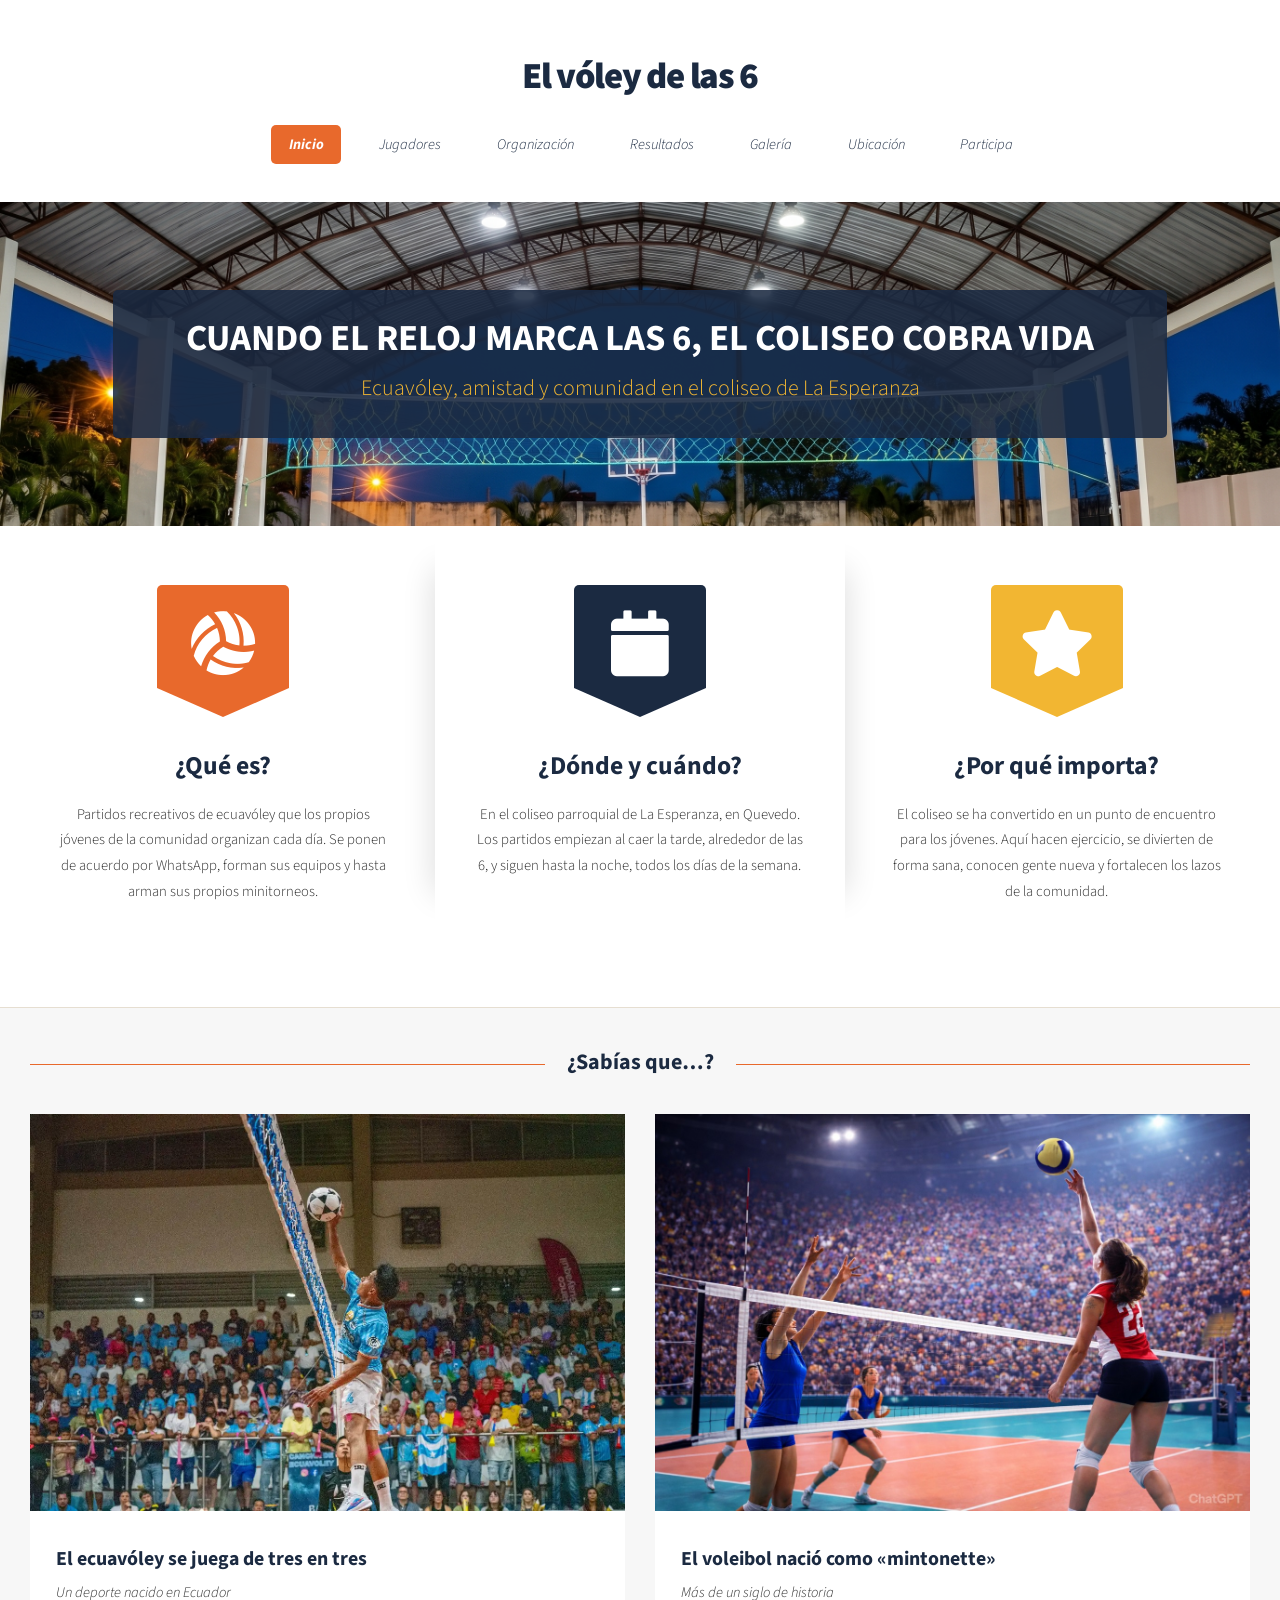
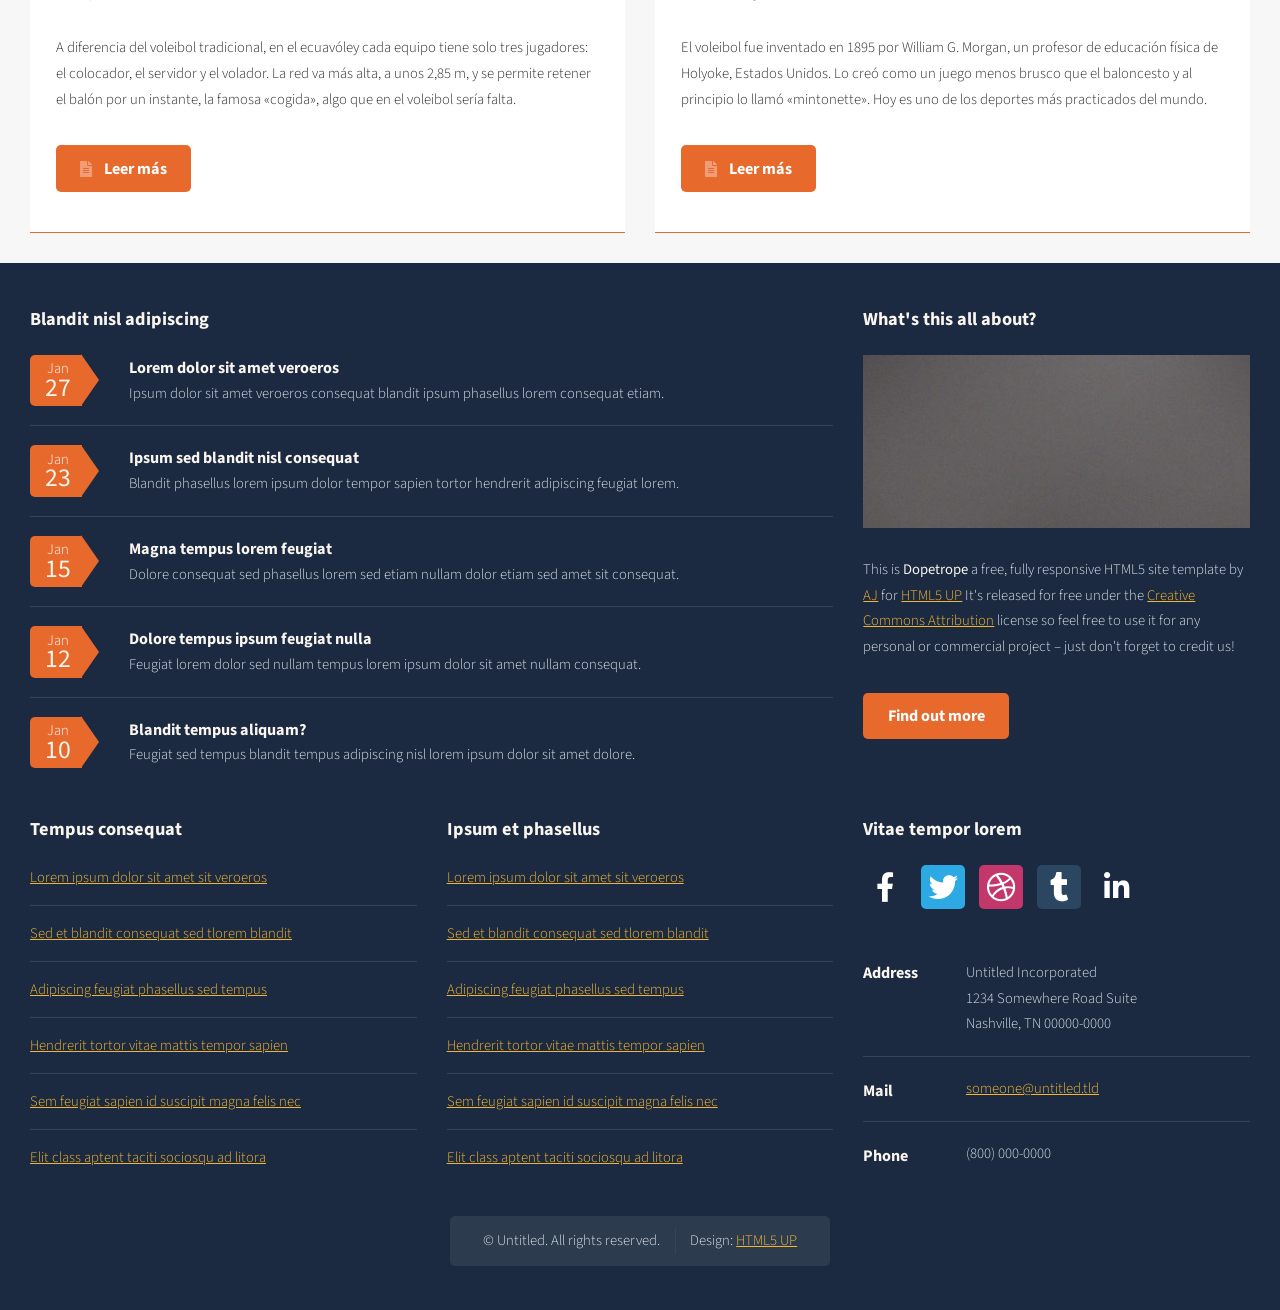
==== index.html @ 0b0a6ca7 "Se creó la sección de organización. Se modificó el estilo css para adaptar los nuevos contenedores u" ====
<!DOCTYPE HTML>
<!--
	Dopetrope by HTML5 UP
	html5up.net | @ajlkn
	Free for personal and commercial use under the CCA 3.0 license (html5up.net/license)
-->
<html lang="es">
	<head>
		<title>Landing Page: El vóley de las 6</title>
		<meta charset="utf-8" />
		<meta name="viewport" content="width=device-width, initial-scale=1, user-scalable=no" />
		<link rel="stylesheet" href="assets/css/main.css" />
	</head>
	<body class="homepage is-preload">
		<div id="page-wrapper">

			<!-- Header -->
				<section id="header">

					<!-- Logo -->
						<h1><a href="index.html">El vóley de las 6</a></h1>

					<!-- Nav -->
						<nav id="nav">
							<ul>
								<li class="current"><a href="index.html">Inicio</a></li>
								<li><a href="jugadores-page.html">Jugadores</a></li>
								<li><a href="organizacion-page.html">Organización</a></li>
								<li><a href="#">Resultados</a></li>
								<li><a href="#">Galería</a></li>
								<li><a href="#">Ubicación</a></li>
								<li><a href="#">Participa</a></li>

							</ul>
						</nav>

					<!-- Banner -->
						<section id="banner">
							<header>
								<h2>CUANDO EL RELOJ MARCA LAS 6, EL COLISEO COBRA VIDA</h2>
								<p>Ecuavóley, amistad y comunidad en el coliseo de La Esperanza</p>
							</header>
						</section>

					<!-- Intro -->
						<section id="intro" class="container">
							<div class="row">
								<div class="col-4 col-12-medium">
									<section class="first">
										<i class="icon solid featured fa-volleyball-ball"></i>
										<header>
											<h2>¿Qué es?</h2>
										</header>
										<p>Partidos recreativos de ecuavóley que los propios jóvenes de la comunidad organizan cada día. Se ponen de acuerdo por WhatsApp, forman sus equipos y hasta arman sus propios minitorneos.</p>
									</section>
								</div>
								<div class="col-4 col-12-medium">
									<section class="middle">
										<i class="icon solid featured alt fa-calendar"></i>
										<header>
											<h2>¿Dónde y cuándo?</h2>
										</header>
										<p>En el coliseo parroquial de La Esperanza, en Quevedo. Los partidos empiezan al caer la tarde, alrededor de las 6, y siguen hasta la noche, todos los días de la semana.</p>
									</section>
								</div>
								<div class="col-4 col-12-medium">
									<section class="last">
										<i class="icon solid featured alt2 fa-star"></i>
										<header>
											<h2>¿Por qué importa?</h2>
										</header>
										<p>El coliseo se ha convertido en un punto de encuentro para los jóvenes. Aquí hacen ejercicio, se divierten de forma sana, conocen gente nueva y fortalecen los lazos de la comunidad.</p>
									</section>
								</div>
							</div>
						</section>

				</section>

			<!-- Main -->
				<section id="main">
					<div class="container">
						<div class="row">
							<div class="col-12">

								<!-- Sabías que -->
									<section id="sabias-que">
										<header class="major">
											<h2>¿Sabías que…?</h2>
										</header>
										<div class="row">
											<div class="col-6 col-12-small">
												<section class="box">
													<span class="image featured"><img src="images/ecuavoley1.jpg" alt="Partido de ecuavóley" /></span>
													<header>
														<h3>El ecuavóley se juega de tres en tres</h3>
														<p>Un deporte nacido en Ecuador</p>
													</header>
													<p>A diferencia del voleibol tradicional, en el ecuavóley cada equipo tiene solo tres jugadores: el colocador, el servidor y el volador. La red va más alta, a unos 2,85 m, y se permite retener el balón por un instante, la famosa «cogida», algo que en el voleibol sería falta.</p>
													<footer>
														<ul class="actions">
															<li><a href="https://es.wikipedia.org/wiki/Ecuavóley" class="button icon solid fa-file-alt" target="_blank" rel="noopener">Leer más</a></li>
														</ul>
													</footer>
												</section>
											</div>
											<div class="col-6 col-12-small">
												<section class="box">
													<span class="image featured"><img src="images/voley1.jpg" alt="Partido de voleibol" /></span>
													<header>
														<h3>El voleibol nació como «mintonette»</h3>
														<p>Más de un siglo de historia</p>
													</header>
													<p>El voleibol fue inventado en 1895 por William G. Morgan, un profesor de educación física de Holyoke, Estados Unidos. Lo creó como un juego menos brusco que el baloncesto y al principio lo llamó «mintonette». Hoy es uno de los deportes más practicados del mundo.</p>
													  
													<footer>
														<ul class="actions">
															<li><a href="https://es.wikipedia.org/wiki/Voleibol" class="button icon solid fa-file-alt" target="_blank" rel="noopener">Leer más</a></li>
														</ul>
													</footer>
												</section>
											</div>
										</div>
									</section>

							</div>
						</div>
					</div>
				</section>

			<!-- Footer -->
				<section id="footer">
					<div class="container">
						<div class="row">
							<div class="col-8 col-12-medium">
								<section>
									<header>
										<h2>Blandit nisl adipiscing</h2>
									</header>
									<ul class="dates">
										<li>
											<span class="date">Jan <strong>27</strong></span>
											<h3><a href="#">Lorem dolor sit amet veroeros</a></h3>
											<p>Ipsum dolor sit amet veroeros consequat blandit ipsum phasellus lorem consequat etiam.</p>
										</li>
										<li>
											<span class="date">Jan <strong>23</strong></span>
											<h3><a href="#">Ipsum sed blandit nisl consequat</a></h3>
											<p>Blandit phasellus lorem ipsum dolor tempor sapien tortor hendrerit adipiscing feugiat lorem.</p>
										</li>
										<li>
											<span class="date">Jan <strong>15</strong></span>
											<h3><a href="#">Magna tempus lorem feugiat</a></h3>
											<p>Dolore consequat sed phasellus lorem sed etiam nullam dolor etiam sed amet sit consequat.</p>
										</li>
										<li>
											<span class="date">Jan <strong>12</strong></span>
											<h3><a href="#">Dolore tempus ipsum feugiat nulla</a></h3>
											<p>Feugiat lorem dolor sed nullam tempus lorem ipsum dolor sit amet nullam consequat.</p>
										</li>
										<li>
											<span class="date">Jan <strong>10</strong></span>
											<h3><a href="#">Blandit tempus aliquam?</a></h3>
											<p>Feugiat sed tempus blandit tempus adipiscing nisl lorem ipsum dolor sit amet dolore.</p>
										</li>
									</ul>
								</section>
							</div>
							<div class="col-4 col-12-medium">
								<section>
									<header>
										<h2>What's this all about?</h2>
									</header>
									<a href="#" class="image featured"><img src="images/pic10.jpg" alt="" /></a>
									<p>
										This is <strong>Dopetrope</strong> a free, fully responsive HTML5 site template by
										<a href="http://twitter.com/ajlkn">AJ</a> for <a href="http://html5up.net/">HTML5 UP</a> It's released for free under
										the <a href="http://html5up.net/license/">Creative Commons Attribution</a> license so feel free to use it for any personal or commercial project &ndash; just don't forget to credit us!
									</p>
									<footer>
										<ul class="actions">
											<li><a href="#" class="button">Find out more</a></li>
										</ul>
									</footer>
								</section>
							</div>
							<div class="col-4 col-6-medium col-12-small">
								<section>
									<header>
										<h2>Tempus consequat</h2>
									</header>
									<ul class="divided">
										<li><a href="#">Lorem ipsum dolor sit amet sit veroeros</a></li>
										<li><a href="#">Sed et blandit consequat sed tlorem blandit</a></li>
										<li><a href="#">Adipiscing feugiat phasellus sed tempus</a></li>
										<li><a href="#">Hendrerit tortor vitae mattis tempor sapien</a></li>
										<li><a href="#">Sem feugiat sapien id suscipit magna felis nec</a></li>
										<li><a href="#">Elit class aptent taciti sociosqu ad litora</a></li>
									</ul>
								</section>
							</div>
							<div class="col-4 col-6-medium col-12-small">
								<section>
									<header>
										<h2>Ipsum et phasellus</h2>
									</header>
									<ul class="divided">
										<li><a href="#">Lorem ipsum dolor sit amet sit veroeros</a></li>
										<li><a href="#">Sed et blandit consequat sed tlorem blandit</a></li>
										<li><a href="#">Adipiscing feugiat phasellus sed tempus</a></li>
										<li><a href="#">Hendrerit tortor vitae mattis tempor sapien</a></li>
										<li><a href="#">Sem feugiat sapien id suscipit magna felis nec</a></li>
										<li><a href="#">Elit class aptent taciti sociosqu ad litora</a></li>
									</ul>
								</section>
							</div>
							<div class="col-4 col-12-medium">
								<section>
									<header>
										<h2>Vitae tempor lorem</h2>
									</header>
									<ul class="social">
										<li><a class="icon brands fa-facebook-f" href="#"><span class="label">Facebook</span></a></li>
										<li><a class="icon brands fa-twitter" href="#"><span class="label">Twitter</span></a></li>
										<li><a class="icon brands fa-dribbble" href="#"><span class="label">Dribbble</span></a></li>
										<li><a class="icon brands fa-tumblr" href="#"><span class="label">Tumblr</span></a></li>
										<li><a class="icon brands fa-linkedin-in" href="#"><span class="label">LinkedIn</span></a></li>
									</ul>
									<ul class="contact">
										<li>
											<h3>Address</h3>
											<p>
												Untitled Incorporated<br />
												1234 Somewhere Road Suite<br />
												Nashville, TN 00000-0000
											</p>
										</li>
										<li>
											<h3>Mail</h3>
											<p><a href="#">someone@untitled.tld</a></p>
										</li>
										<li>
											<h3>Phone</h3>
											<p>(800) 000-0000</p>
										</li>
									</ul>
								</section>
							</div>
							<div class="col-12">

								<!-- Copyright -->
									<div id="copyright">
										<ul class="links">
											<li>&copy; Untitled. All rights reserved.</li><li>Design: <a href="http://html5up.net">HTML5 UP</a></li>
										</ul>
									</div>

							</div>
						</div>
					</div>
				</section>

		</div>

		<!-- Scripts -->
			<script src="assets/js/jquery.min.js"></script>
			<script src="assets/js/jquery.dropotron.min.js"></script>
			<script src="assets/js/browser.min.js"></script>
			<script src="assets/js/breakpoints.min.js"></script>
			<script src="assets/js/util.js"></script>
			<script src="assets/js/main.js"></script>

	</body>
</html>
---- assets/css/main.css ----
@import url("fontawesome-all.min.css");
@import url("https://fonts.googleapis.com/css?family=Source+Sans+Pro:300,400,700,900,300italic");

/*
	Dopetrope by HTML5 UP
	html5up.net | @ajlkn
	Free for personal and commercial use under the CCA 3.0 license (html5up.net/license)
*/

html, body, div, span, applet, object,
iframe, h1, h2, h3, h4, h5, h6, p, blockquote,
pre, a, abbr, acronym, address, big, cite,
code, del, dfn, em, img, ins, kbd, q, s, samp,
small, strike, strong, sub, sup, tt, var, b,
u, i, center, dl, dt, dd, ol, ul, li, fieldset,
form, label, legend, table, caption, tbody,
tfoot, thead, tr, th, td, article, aside,
canvas, details, embed, figure, figcaption,
footer, header, hgroup, menu, nav, output, ruby,
section, summary, time, mark, audio, video {
	margin: 0;
	padding: 0;
	border: 0;
	font-size: 100%;
	font: inherit;
	vertical-align: baseline;}

article, aside, details, figcaption, figure,
footer, header, hgroup, menu, nav, section {
	display: block;}

body {
	line-height: 1;
}

ol, ul {
	list-style: none;
}

blockquote, q {
	quotes: none;
}

	blockquote:before, blockquote:after, q:before, q:after {
		content: '';
		content: none;
	}

table {
	border-collapse: collapse;
	border-spacing: 0;
}

body {
	-webkit-text-size-adjust: none;
}

mark {
	background-color: transparent;
	color: inherit;
}

input::-moz-focus-inner {
	border: 0;
	padding: 0;
}

input, select, textarea {
	-moz-appearance: none;
	-webkit-appearance: none;
	-ms-appearance: none;
	appearance: none;
}

/* Basic */

	html {
		box-sizing: border-box;
	}

	*, *:before, *:after {
		box-sizing: inherit;
	}

	body {
		background: #1B2A41;
		background-image: url("images/bg02.png");
	}

		body.is-preload *, body.is-preload *:before, body.is-preload *:after {
			-moz-animation: none !important;
			-webkit-animation: none !important;
			-ms-animation: none !important;
			animation: none !important;
			-moz-transition: none !important;
			-webkit-transition: none !important;
			-ms-transition: none !important;
			transition: none !important;
		}

	body, input, textarea, select {
		font-family: 'Source Sans Pro';
		font-weight: 300;
		color: #2E2E2E;
		font-size: 14pt;
		line-height: 1.75em;
	}

	strong, b {
		color: #1B2A41;
		font-weight: 400;
	}

	i, em {
		font-style: italic;
	}

	sub {
		position: relative;
		top: 0.5em;
		font-size: 0.8em;
	}

	sup {
		position: relative;
		top: -0.5em;
		font-size: 0.8em;
	}

	blockquote {
		border-left: solid 0.75em #F2B632;
		padding: 1em 0 1em 1.5em;
		font-style: italic;
	}

	h1, h2, h3, h4, h5, h6 {
		color: #1B2A41;
		font-weight: 700;
	}

	h1 a, h2 a, h3 a, h4 a, h5 a, h6 a {
		color: inherit;
		text-decoration: none;
	}

	h2 {
		font-size: 1.5em;
	}

	h3 {
		font-size: 1.35em;
	}

	a {
		color: #E8692C;
		text-decoration: underline;
	}

		a:hover {
			text-decoration: none;
		}

	br.clear {
		clear: both;
	}

	hr {
		border: 0;
		border-top: solid 1px #E6DED1;
		height: 1px;
		margin: 2em 0 2em 0;
	}

	p, ul, ol, dl, table {
		margin-bottom: 2em;
	}

/* Container */

	.container {
		margin: 0 auto;
		max-width: 100%;
		width: 70em;
	}

		@media screen and (max-width: 1680px) {

			.container {
				width: 70em;
			}

		}

		@media screen and (max-width: 1280px) {

			.container {
				width: calc(100% - 60px);
			}

		}

		@media screen and (max-width: 980px) {

			.container {
				width: calc(100% - 80px);
			}

		}

		@media screen and (max-width: 736px) {

			.container {
				width: calc(100% - 40px);
			}

		}

/* Row */

	.row {
		display: flex;
		flex-wrap: wrap;
		box-sizing: border-box;
		align-items: stretch;
	}

		.row > * {
			box-sizing: border-box;
		}

		.row.gtr-uniform > * > :last-child {
			margin-bottom: 0;
		}

		.row.aln-left {
			justify-content: flex-start;
		}

		.row.aln-center {
			justify-content: center;
		}

		.row.aln-right {
			justify-content: flex-end;
		}

		.row.aln-top {
			align-items: flex-start;
		}

		.row.aln-middle {
			align-items: center;
		}

		.row.aln-bottom {
			align-items: flex-end;
		}

		.row > .imp {
			order: -1;
		}

		.row > .col-1 {
			width: 8.33333%;
		}

		.row > .off-1 {
			margin-left: 8.33333%;
		}

		.row > .col-2 {
			width: 16.66667%;
		}

		.row > .off-2 {
			margin-left: 16.66667%;
		}

		.row > .col-3 {
			width: 25%;
		}

		.row > .off-3 {
			margin-left: 25%;
		}

		.row > .col-4 {
			width: 33.33333%;
		}

		.row > .off-4 {
			margin-left: 33.33333%;
		}

		.row > .col-5 {
			width: 41.66667%;
		}

		.row > .off-5 {
			margin-left: 41.66667%;
		}

		.row > .col-6 {
			width: 50%;
		}

		.row > .off-6 {
			margin-left: 50%;
		}

		.row > .col-7 {
			width: 58.33333%;
		}

		.row > .off-7 {
			margin-left: 58.33333%;
		}

		.row > .col-8 {
			width: 66.66667%;
		}

		.row > .off-8 {
			margin-left: 66.66667%;
		}

		.row > .col-9 {
			width: 75%;
		}

		.row > .off-9 {
			margin-left: 75%;
		}

		.row > .col-10 {
			width: 83.33333%;
		}

		.row > .off-10 {
			margin-left: 83.33333%;
		}

		.row > .col-11 {
			width: 91.66667%;
		}

		.row > .off-11 {
			margin-left: 91.66667%;
		}

		.row > .col-12 {
			width: 100%;
		}

		.row > .off-12 {
			margin-left: 100%;
		}

		.row.gtr-0 {
			margin-top: 0px;
			margin-left: 0px;
		}

			.row.gtr-0 > * {
				padding: 0px 0 0 0px;
			}

			.row.gtr-0.gtr-uniform {
				margin-top: 0px;
			}

				.row.gtr-0.gtr-uniform > * {
					padding-top: 0px;
				}

		.row.gtr-25 {
			margin-top: -12.5px;
			margin-left: -12.5px;
		}

			.row.gtr-25 > * {
				padding: 12.5px 0 0 12.5px;
			}

			.row.gtr-25.gtr-uniform {
				margin-top: -12.5px;
			}

				.row.gtr-25.gtr-uniform > * {
					padding-top: 12.5px;
				}

		.row.gtr-50 {
			margin-top: -25px;
			margin-left: -25px;
		}

			.row.gtr-50 > * {
				padding: 25px 0 0 25px;
			}

			.row.gtr-50.gtr-uniform {
				margin-top: -25px;
			}

				.row.gtr-50.gtr-uniform > * {
					padding-top: 25px;
				}

		.row {
			margin-top: -50px;
			margin-left: -50px;
		}

			.row > * {
				padding: 50px 0 0 50px;
			}

			.row.gtr-uniform {
				margin-top: -50px;
			}

				.row.gtr-uniform > * {
					padding-top: 50px;
				}

		.row.gtr-150 {
			margin-top: -75px;
			margin-left: -75px;
		}

			.row.gtr-150 > * {
				padding: 75px 0 0 75px;
			}

			.row.gtr-150.gtr-uniform {
				margin-top: -75px;
			}

				.row.gtr-150.gtr-uniform > * {
					padding-top: 75px;
				}

		.row.gtr-200 {
			margin-top: -100px;
			margin-left: -100px;
		}

			.row.gtr-200 > * {
				padding: 100px 0 0 100px;
			}

			.row.gtr-200.gtr-uniform {
				margin-top: -100px;
			}

				.row.gtr-200.gtr-uniform > * {
					padding-top: 100px;
				}

		@media screen and (max-width: 1680px) {

			.row {
				display: flex;
				flex-wrap: wrap;
				box-sizing: border-box;
				align-items: stretch;
			}

				.row > * {
					box-sizing: border-box;
				}

				.row.gtr-uniform > * > :last-child {
					margin-bottom: 0;
				}

				.row.aln-left {
					justify-content: flex-start;
				}

				.row.aln-center {
					justify-content: center;
				}

				.row.aln-right {
					justify-content: flex-end;
				}

				.row.aln-top {
					align-items: flex-start;
				}

				.row.aln-middle {
					align-items: center;
				}

				.row.aln-bottom {
					align-items: flex-end;
				}

				.row > .imp-xlarge {
					order: -1;
				}

				.row > .col-1-xlarge {
					width: 8.33333%;
				}

				.row > .off-1-xlarge {
					margin-left: 8.33333%;
				}

				.row > .col-2-xlarge {
					width: 16.66667%;
				}

				.row > .off-2-xlarge {
					margin-left: 16.66667%;
				}

				.row > .col-3-xlarge {
					width: 25%;
				}

				.row > .off-3-xlarge {
					margin-left: 25%;
				}

				.row > .col-4-xlarge {
					width: 33.33333%;
				}

				.row > .off-4-xlarge {
					margin-left: 33.33333%;
				}

				.row > .col-5-xlarge {
					width: 41.66667%;
				}

				.row > .off-5-xlarge {
					margin-left: 41.66667%;
				}

				.row > .col-6-xlarge {
					width: 50%;
				}

				.row > .off-6-xlarge {
					margin-left: 50%;
				}

				.row > .col-7-xlarge {
					width: 58.33333%;
				}

				.row > .off-7-xlarge {
					margin-left: 58.33333%;
				}

				.row > .col-8-xlarge {
					width: 66.66667%;
				}

				.row > .off-8-xlarge {
					margin-left: 66.66667%;
				}

				.row > .col-9-xlarge {
					width: 75%;
				}

				.row > .off-9-xlarge {
					margin-left: 75%;
				}

				.row > .col-10-xlarge {
					width: 83.33333%;
				}

				.row > .off-10-xlarge {
					margin-left: 83.33333%;
				}

				.row > .col-11-xlarge {
					width: 91.66667%;
				}

				.row > .off-11-xlarge {
					margin-left: 91.66667%;
				}

				.row > .col-12-xlarge {
					width: 100%;
				}

				.row > .off-12-xlarge {
					margin-left: 100%;
				}

				.row.gtr-0 {
					margin-top: 0px;
					margin-left: 0px;
				}

					.row.gtr-0 > * {
						padding: 0px 0 0 0px;
					}

					.row.gtr-0.gtr-uniform {
						margin-top: 0px;
					}

						.row.gtr-0.gtr-uniform > * {
							padding-top: 0px;
						}

				.row.gtr-25 {
					margin-top: -12.5px;
					margin-left: -12.5px;
				}

					.row.gtr-25 > * {
						padding: 12.5px 0 0 12.5px;
					}

					.row.gtr-25.gtr-uniform {
						margin-top: -12.5px;
					}

						.row.gtr-25.gtr-uniform > * {
							padding-top: 12.5px;
						}

				.row.gtr-50 {
					margin-top: -25px;
					margin-left: -25px;
				}

					.row.gtr-50 > * {
						padding: 25px 0 0 25px;
					}

					.row.gtr-50.gtr-uniform {
						margin-top: -25px;
					}

						.row.gtr-50.gtr-uniform > * {
							padding-top: 25px;
						}

				.row {
					margin-top: -50px;
					margin-left: -50px;
				}

					.row > * {
						padding: 50px 0 0 50px;
					}

					.row.gtr-uniform {
						margin-top: -50px;
					}

						.row.gtr-uniform > * {
							padding-top: 50px;
						}

				.row.gtr-150 {
					margin-top: -75px;
					margin-left: -75px;
				}

					.row.gtr-150 > * {
						padding: 75px 0 0 75px;
					}

					.row.gtr-150.gtr-uniform {
						margin-top: -75px;
					}

						.row.gtr-150.gtr-uniform > * {
							padding-top: 75px;
						}

				.row.gtr-200 {
					margin-top: -100px;
					margin-left: -100px;
				}

					.row.gtr-200 > * {
						padding: 100px 0 0 100px;
					}

					.row.gtr-200.gtr-uniform {
						margin-top: -100px;
					}

						.row.gtr-200.gtr-uniform > * {
							padding-top: 100px;
						}

		}

		@media screen and (max-width: 1280px) {

			.row {
				display: flex;
				flex-wrap: wrap;
				box-sizing: border-box;
				align-items: stretch;
			}

				.row > * {
					box-sizing: border-box;
				}

				.row.gtr-uniform > * > :last-child {
					margin-bottom: 0;
				}

				.row.aln-left {
					justify-content: flex-start;
				}

				.row.aln-center {
					justify-content: center;
				}

				.row.aln-right {
					justify-content: flex-end;
				}

				.row.aln-top {
					align-items: flex-start;
				}

				.row.aln-middle {
					align-items: center;
				}

				.row.aln-bottom {
					align-items: flex-end;
				}

				.row > .imp-large {
					order: -1;
				}

				.row > .col-1-large {
					width: 8.33333%;
				}

				.row > .off-1-large {
					margin-left: 8.33333%;
				}

				.row > .col-2-large {
					width: 16.66667%;
				}

				.row > .off-2-large {
					margin-left: 16.66667%;
				}

				.row > .col-3-large {
					width: 25%;
				}

				.row > .off-3-large {
					margin-left: 25%;
				}

				.row > .col-4-large {
					width: 33.33333%;
				}

				.row > .off-4-large {
					margin-left: 33.33333%;
				}

				.row > .col-5-large {
					width: 41.66667%;
				}

				.row > .off-5-large {
					margin-left: 41.66667%;
				}

				.row > .col-6-large {
					width: 50%;
				}

				.row > .off-6-large {
					margin-left: 50%;
				}

				.row > .col-7-large {
					width: 58.33333%;
				}

				.row > .off-7-large {
					margin-left: 58.33333%;
				}

				.row > .col-8-large {
					width: 66.66667%;
				}

				.row > .off-8-large {
					margin-left: 66.66667%;
				}

				.row > .col-9-large {
					width: 75%;
				}

				.row > .off-9-large {
					margin-left: 75%;
				}

				.row > .col-10-large {
					width: 83.33333%;
				}

				.row > .off-10-large {
					margin-left: 83.33333%;
				}

				.row > .col-11-large {
					width: 91.66667%;
				}

				.row > .off-11-large {
					margin-left: 91.66667%;
				}

				.row > .col-12-large {
					width: 100%;
				}

				.row > .off-12-large {
					margin-left: 100%;
				}

				.row.gtr-0 {
					margin-top: 0px;
					margin-left: 0px;
				}

					.row.gtr-0 > * {
						padding: 0px 0 0 0px;
					}

					.row.gtr-0.gtr-uniform {
						margin-top: 0px;
					}

						.row.gtr-0.gtr-uniform > * {
							padding-top: 0px;
						}

				.row.gtr-25 {
					margin-top: -7.5px;
					margin-left: -7.5px;
				}

					.row.gtr-25 > * {
						padding: 7.5px 0 0 7.5px;
					}

					.row.gtr-25.gtr-uniform {
						margin-top: -7.5px;
					}

						.row.gtr-25.gtr-uniform > * {
							padding-top: 7.5px;
						}

				.row.gtr-50 {
					margin-top: -15px;
					margin-left: -15px;
				}

					.row.gtr-50 > * {
						padding: 15px 0 0 15px;
					}

					.row.gtr-50.gtr-uniform {
						margin-top: -15px;
					}

						.row.gtr-50.gtr-uniform > * {
							padding-top: 15px;
						}

				.row {
					margin-top: -30px;
					margin-left: -30px;
				}

					.row > * {
						padding: 30px 0 0 30px;
					}

					.row.gtr-uniform {
						margin-top: -30px;
					}

						.row.gtr-uniform > * {
							padding-top: 30px;
						}

				.row.gtr-150 {
					margin-top: -45px;
					margin-left: -45px;
				}

					.row.gtr-150 > * {
						padding: 45px 0 0 45px;
					}

					.row.gtr-150.gtr-uniform {
						margin-top: -45px;
					}

						.row.gtr-150.gtr-uniform > * {
							padding-top: 45px;
						}

				.row.gtr-200 {
					margin-top: -60px;
					margin-left: -60px;
				}

					.row.gtr-200 > * {
						padding: 60px 0 0 60px;
					}

					.row.gtr-200.gtr-uniform {
						margin-top: -60px;
					}

						.row.gtr-200.gtr-uniform > * {
							padding-top: 60px;
						}

		}

		@media screen and (max-width: 980px) {

			.row {
				display: flex;
				flex-wrap: wrap;
				box-sizing: border-box;
				align-items: stretch;
			}

				.row > * {
					box-sizing: border-box;
				}

				.row.gtr-uniform > * > :last-child {
					margin-bottom: 0;
				}

				.row.aln-left {
					justify-content: flex-start;
				}

				.row.aln-center {
					justify-content: center;
				}

				.row.aln-right {
					justify-content: flex-end;
				}

				.row.aln-top {
					align-items: flex-start;
				}

				.row.aln-middle {
					align-items: center;
				}

				.row.aln-bottom {
					align-items: flex-end;
				}

				.row > .imp-medium {
					order: -1;
				}

				.row > .col-1-medium {
					width: 8.33333%;
				}

				.row > .off-1-medium {
					margin-left: 8.33333%;
				}

				.row > .col-2-medium {
					width: 16.66667%;
				}

				.row > .off-2-medium {
					margin-left: 16.66667%;
				}

				.row > .col-3-medium {
					width: 25%;
				}

				.row > .off-3-medium {
					margin-left: 25%;
				}

				.row > .col-4-medium {
					width: 33.33333%;
				}

				.row > .off-4-medium {
					margin-left: 33.33333%;
				}

				.row > .col-5-medium {
					width: 41.66667%;
				}

				.row > .off-5-medium {
					margin-left: 41.66667%;
				}

				.row > .col-6-medium {
					width: 50%;
				}

				.row > .off-6-medium {
					margin-left: 50%;
				}

				.row > .col-7-medium {
					width: 58.33333%;
				}

				.row > .off-7-medium {
					margin-left: 58.33333%;
				}

				.row > .col-8-medium {
					width: 66.66667%;
				}

				.row > .off-8-medium {
					margin-left: 66.66667%;
				}

				.row > .col-9-medium {
					width: 75%;
				}

				.row > .off-9-medium {
					margin-left: 75%;
				}

				.row > .col-10-medium {
					width: 83.33333%;
				}

				.row > .off-10-medium {
					margin-left: 83.33333%;
				}

				.row > .col-11-medium {
					width: 91.66667%;
				}

				.row > .off-11-medium {
					margin-left: 91.66667%;
				}

				.row > .col-12-medium {
					width: 100%;
				}

				.row > .off-12-medium {
					margin-left: 100%;
				}

				.row.gtr-0 {
					margin-top: 0px;
					margin-left: 0px;
				}

					.row.gtr-0 > * {
						padding: 0px 0 0 0px;
					}

					.row.gtr-0.gtr-uniform {
						margin-top: 0px;
					}

						.row.gtr-0.gtr-uniform > * {
							padding-top: 0px;
						}

				.row.gtr-25 {
					margin-top: -10px;
					margin-left: -10px;
				}

					.row.gtr-25 > * {
						padding: 10px 0 0 10px;
					}

					.row.gtr-25.gtr-uniform {
						margin-top: -10px;
					}

						.row.gtr-25.gtr-uniform > * {
							padding-top: 10px;
						}

				.row.gtr-50 {
					margin-top: -20px;
					margin-left: -20px;
				}

					.row.gtr-50 > * {
						padding: 20px 0 0 20px;
					}

					.row.gtr-50.gtr-uniform {
						margin-top: -20px;
					}

						.row.gtr-50.gtr-uniform > * {
							padding-top: 20px;
						}

				.row {
					margin-top: -40px;
					margin-left: -40px;
				}

					.row > * {
						padding: 40px 0 0 40px;
					}

					.row.gtr-uniform {
						margin-top: -40px;
					}

						.row.gtr-uniform > * {
							padding-top: 40px;
						}

				.row.gtr-150 {
					margin-top: -60px;
					margin-left: -60px;
				}

					.row.gtr-150 > * {
						padding: 60px 0 0 60px;
					}

					.row.gtr-150.gtr-uniform {
						margin-top: -60px;
					}

						.row.gtr-150.gtr-uniform > * {
							padding-top: 60px;
						}

				.row.gtr-200 {
					margin-top: -80px;
					margin-left: -80px;
				}

					.row.gtr-200 > * {
						padding: 80px 0 0 80px;
					}

					.row.gtr-200.gtr-uniform {
						margin-top: -80px;
					}

						.row.gtr-200.gtr-uniform > * {
							padding-top: 80px;
						}

		}

		@media screen and (max-width: 736px) {

			.row {
				display: flex;
				flex-wrap: wrap;
				box-sizing: border-box;
				align-items: stretch;
			}

				.row > * {
					box-sizing: border-box;
				}

				.row.gtr-uniform > * > :last-child {
					margin-bottom: 0;
				}

				.row.aln-left {
					justify-content: flex-start;
				}

				.row.aln-center {
					justify-content: center;
				}

				.row.aln-right {
					justify-content: flex-end;
				}

				.row.aln-top {
					align-items: flex-start;
				}

				.row.aln-middle {
					align-items: center;
				}

				.row.aln-bottom {
					align-items: flex-end;
				}

				.row > .imp-small {
					order: -1;
				}

				.row > .col-1-small {
					width: 8.33333%;
				}

				.row > .off-1-small {
					margin-left: 8.33333%;
				}

				.row > .col-2-small {
					width: 16.66667%;
				}

				.row > .off-2-small {
					margin-left: 16.66667%;
				}

				.row > .col-3-small {
					width: 25%;
				}

				.row > .off-3-small {
					margin-left: 25%;
				}

				.row > .col-4-small {
					width: 33.33333%;
				}

				.row > .off-4-small {
					margin-left: 33.33333%;
				}

				.row > .col-5-small {
					width: 41.66667%;
				}

				.row > .off-5-small {
					margin-left: 41.66667%;
				}

				.row > .col-6-small {
					width: 50%;
				}

				.row > .off-6-small {
					margin-left: 50%;
				}

				.row > .col-7-small {
					width: 58.33333%;
				}

				.row > .off-7-small {
					margin-left: 58.33333%;
				}

				.row > .col-8-small {
					width: 66.66667%;
				}

				.row > .off-8-small {
					margin-left: 66.66667%;
				}

				.row > .col-9-small {
					width: 75%;
				}

				.row > .off-9-small {
					margin-left: 75%;
				}

				.row > .col-10-small {
					width: 83.33333%;
				}

				.row > .off-10-small {
					margin-left: 83.33333%;
				}

				.row > .col-11-small {
					width: 91.66667%;
				}

				.row > .off-11-small {
					margin-left: 91.66667%;
				}

				.row > .col-12-small {
					width: 100%;
				}

				.row > .off-12-small {
					margin-left: 100%;
				}

				.row.gtr-0 {
					margin-top: 0px;
					margin-left: 0px;
				}

					.row.gtr-0 > * {
						padding: 0px 0 0 0px;
					}

					.row.gtr-0.gtr-uniform {
						margin-top: 0px;
					}

						.row.gtr-0.gtr-uniform > * {
							padding-top: 0px;
						}

				.row.gtr-25 {
					margin-top: -5px;
					margin-left: -5px;
				}

					.row.gtr-25 > * {
						padding: 5px 0 0 5px;
					}

					.row.gtr-25.gtr-uniform {
						margin-top: -5px;
					}

						.row.gtr-25.gtr-uniform > * {
							padding-top: 5px;
						}

				.row.gtr-50 {
					margin-top: -10px;
					margin-left: -10px;
				}

					.row.gtr-50 > * {
						padding: 10px 0 0 10px;
					}

					.row.gtr-50.gtr-uniform {
						margin-top: -10px;
					}

						.row.gtr-50.gtr-uniform > * {
							padding-top: 10px;
						}

				.row {
					margin-top: -20px;
					margin-left: -20px;
				}

					.row > * {
						padding: 20px 0 0 20px;
					}

					.row.gtr-uniform {
						margin-top: -20px;
					}

						.row.gtr-uniform > * {
							padding-top: 20px;
						}

				.row.gtr-150 {
					margin-top: -30px;
					margin-left: -30px;
				}

					.row.gtr-150 > * {
						padding: 30px 0 0 30px;
					}

					.row.gtr-150.gtr-uniform {
						margin-top: -30px;
					}

						.row.gtr-150.gtr-uniform > * {
							padding-top: 30px;
						}

				.row.gtr-200 {
					margin-top: -40px;
					margin-left: -40px;
				}

					.row.gtr-200 > * {
						padding: 40px 0 0 40px;
					}

					.row.gtr-200.gtr-uniform {
						margin-top: -40px;
					}

						.row.gtr-200.gtr-uniform > * {
							padding-top: 40px;
						}

		}

/* Form */

	form label {
		display: block;
		color: #1B2A41;
		font-weight: 400;
		margin: 0 0 0.5em 0;
	}

	form input[type=text],
	form input[type=email],
	form input[type=password],
	form select,
	form textarea {
		-webkit-appearance: none;
		display: block;
		border: 0;
		padding: 0.75em 1em;
		font-size: 1em;
		border-radius: 5px;
		border: solid 1px #E6DED1;
		background: #fff;
		width: 100%;
	}

		form input[type=text]:focus,
		form input[type=email]:focus,
		form input[type=password]:focus,
		form select:focus,
		form textarea:focus {
			box-shadow: inset 0px 0px 1px 1px #E8692C;
		}

	form textarea {
		height: 15em;
	}

	form ::-webkit-input-placeholder {
		color: #8A8A8A !important;
	}

	form :-moz-placeholder {
		color: #8A8A8A !important;
	}

	form ::-moz-placeholder {
		color: #8A8A8A !important;
	}

	form :-ms-input-placeholder {
		color: #8A8A8A !important;
	}

	form ::-moz-focus-inner {
		border: 0;
	}

/* Tables */

	table {
		width: 100%;
	}

		table tr {
			border-top: solid 1px #E6DED1;
		}

			table tr:first-child {
				border-top: 0;
			}

		table td {
			padding: 0.5em 1em 0.5em 1em;
		}

		table th {
			text-align: left;
			padding: 0.5em 1em 0.5em 1em;
			font-weight: 700;
			margin: 0 0 1em 0;
		}

		table thead {
			border-bottom: solid 2px #E8692C;
		}

/* Section/Article */

	section, article {
		margin-bottom: 2.5em;
	}

		section > :last-child, section:last-child, article > :last-child, article:last-child {
			margin-bottom: 0;
		}

	header {
		margin: 0 0 1.5em 0;
	}

		header > p {
			display: block;
			font-style: italic;
			margin: 0.5em 0 0 0;
			padding-bottom: 0.5em;
		}

		header.major {
			position: relative;
			text-align: center;
			border-top: solid 1px #E8692C;
			top: 1em;
			margin: 0 0 3em 0;
		}

			header.major h2 {
				background: #FAF6EF;
				position: relative;
				top: -0.65em;
				display: inline;
				margin: 0;
				padding: 0 1em 0 1em;
			}

	footer {
		margin: 2.25em 0 0 0;
	}

/* Box */

	.box {
		background: #ffffff;
		border-bottom: solid 1px #E8692C;
		padding: 2.75em 1.75em 2.75em 1.75em;
	}

		.box .image.featured {
			position: relative;
			width: auto;
			left: 1.75em;
			top: 1.75em;
			margin: -4.5em 0 4.25em -3.5em;
		}

		.box.post header {
			padding-top: 1em;
			margin: 0 0 2em 0;
		}

		.box.post h2 {
			font-size: 2.5em;
			letter-spacing: -0.015em;
		}

		.box.post header > p {
			margin-top: 1.25em;
			font-size: 1.25em;
		}

		.box footer ul.actions {
			margin-bottom: 0;
		}

/* Button */

	input[type="button"],
	input[type="submit"],
	input[type="reset"],
	button,
	.button {
		-webkit-appearance: none;
		display: inline-block;
		text-decoration: none;
		cursor: pointer;
		border: 0;
		border-radius: 5px;
		background: #E8692C;
		color: #fff !important;
		font-weight: 700;
		outline: 0;
		font-size: 1.1em;
		padding: 0.65em 1.5em 0.65em 1.5em;
		text-align: center;
		-moz-transition: background-color .25s ease-in-out;
		-webkit-transition: background-color .25s ease-in-out;
		-ms-transition: background-color .25s ease-in-out;
		transition: background-color .25s ease-in-out;
	}

		input[type="button"]:hover,
		input[type="submit"]:hover,
		input[type="reset"]:hover,
		button:hover,
		.button:hover {
			background: #F07C42;
		}

		input[type="button"]:active,
		input[type="submit"]:active,
		input[type="reset"]:active,
		button:active,
		.button:active {
			background: #CF5A20;
		}

		input[type="button"].alt,
		input[type="submit"].alt,
		input[type="reset"].alt,
		button.alt,
		.button.alt {
			background: #1B2A41;
		}

			input[type="button"].alt:hover,
			input[type="submit"].alt:hover,
			input[type="reset"].alt:hover,
			button.alt:hover,
			.button.alt:hover {
				background: #2A3D5A;
			}

			input[type="button"].alt:active,
			input[type="submit"].alt:active,
			input[type="reset"].alt:active,
			button.alt:active,
			.button.alt:active {
				background: #111C2C;
			}

		input[type="button"].icon:before,
		input[type="submit"].icon:before,
		input[type="reset"].icon:before,
		button.icon:before,
		.button.icon:before {
			opacity: 0.35;
			position: relative;
			top: 0.05em;
			margin-right: 0.75em;
		}

		input[type="button"].large,
		input[type="submit"].large,
		input[type="reset"].large,
		button.large,
		.button.large {
			font-size: 1.5em;
			padding: 0.75em 1.5em 0.75em 1.5em;
		}

/* Image */

	.image {
		display: inline-block;
		outline: 0;
	}

		.image img {
			display: block;
			width: 100%;
		}

		.image.centered {
			display: block;
			margin: 0 0 2em 0;
		}

			.image.centered img {
				margin: 0 auto;
				width: auto;
			}

		.image.featured {
			display: block;
			width: 100%;
			margin: 0 0 2em 0;
		}

		.image.left {
			float: left;
			margin: 0 2em 2em 0;
		}

/* List */

	ul {
		list-style: disc;
		padding-left: 1em;
	}

		ul li {
			padding-left: 0.5em;
		}

	ol {
		list-style: decimal;
		padding-left: 1.25em;
	}

		ol li {
			padding-left: 0.25em;
		}

/* Actions */

	ul.actions {
		list-style: none;
		padding-left: 0;
	}

		ul.actions li {
			display: inline-block;
			margin-left: 1em;
			padding-left: 0;
		}

			ul.actions li:first-child {
				margin-left: 0;
			}

/* Links */

	ul.links {
		list-style: none;
		padding-left: 0;
	}

		ul.links li {
			display: inline-block;
			border-left: solid 1px rgba(255, 255, 255, 0.05);
			padding: 0 0 0 1em;
			margin: 0 0 0 1em;
		}

			ul.links li:first-child {
				border-left: 0;
				padding-left: 0;
				margin-left: 0;
			}

/* Contact */

	ul.contact {
		list-style: none;
		padding-left: 0;
	}

		ul.contact li {
			position: relative;
			border-top: solid 1px #E6DED1;
			padding: 1.3em 0 1.3em 7em;
		}

			ul.contact li h3 {
				position: absolute;
				left: 0;
				top: 1.3em;
				font-size: 1.1em;
			}

			ul.contact li p {
				margin: 0;
			}

			ul.contact li:first-child {
				padding-top: 0;
				border-top: 0;
			}

				ul.contact li:first-child h3 {
					top: 0;
				}

/* Dates */

	ul.dates {
		list-style: none;
		padding-left: 0;
	}

		ul.dates li {
			position: relative;
			border-top: solid 1px #E6DED1;
			padding: 1.3em 0 1.3em 6.75em;
		}

		ul.dates .date {
			display: block;
			position: absolute;
			left: 0;
			top: 1.3em;
			background-color: #E8692C;
			height: 3.5em;
			text-align: center;
			color: #fff;
			line-height: 1em;
			border-top-left-radius: 5px;
			border-bottom-left-radius: 5px;
			padding: 0.5em 0.75em 0 1em;
		}

			ul.dates .date:after {
				content: '';
				position: absolute;
				bottom: 0;
				right: -1.2em;
				border-left: solid 1.25em #E8692C;
				border-top: solid 1.8em transparent;
				border-bottom: solid 1.8em transparent;
			}

			ul.dates .date strong {
				display: block;
				font-size: 1.75em;
				padding-top: 0.15em;
			}

		ul.dates h3 {
			font-size: 1.1em;
		}

		ul.dates p {
			margin: 0;
		}

		ul.dates li:first-child {
			border-top: 0;
			padding-top: 0;
		}

			ul.dates li:first-child .date {
				top: 0;
			}

/* Divided */

	ul.divided {
		list-style: none;
		padding-left: 0;
	}

		ul.divided li {
			border-top: solid 1px #E6DED1;
			padding: 1em 0 1em 0;
		}

			ul.divided li:first-child {
				border-top: 0;
				padding-top: 0;
			}

/* Social */

	ul.social {
		list-style: none;
		padding-left: 0;
		overflow: hidden;
		cursor: default;
		margin: 0 0 3.25em 0;
	}

		ul.social li {
			display: inline-block;
			padding-left: 0;
			margin-left: 0.75em;
		}

			ul.social li:first-child {
				margin-left: 0;
			}

			ul.social li a {
				display: inline-block;
				width: 3em;
				height: 3em;
				text-align: center;
				border-radius: 5px;
				background: #1B2A41;
				-moz-transition: background-color .25s ease-in-out;
				-webkit-transition: background-color .25s ease-in-out;
				-ms-transition: background-color .25s ease-in-out;
				transition: background-color .25s ease-in-out;
			}

				ul.social li a:before {
					color: #fff;
					font-size: 2em;
					line-height: 1.5em;
				}

				ul.social li a.fa-facebook {
					background: #3c5a98;
				}

					ul.social li a.fa-facebook:hover {
						background: #4c6aa8;
					}

				ul.social li a.fa-twitter {
					background: #2daae4;
				}

					ul.social li a.fa-twitter:hover {
						background: #3dbaf4;
					}

				ul.social li a.fa-dribbble {
					background: #c4376b;
				}

					ul.social li a.fa-dribbble:hover {
						background: #d4477b;
					}

				ul.social li a.fa-linkedin {
					background: #006599;
				}

					ul.social li a.fa-linkedin:hover {
						background: #1075a9;
					}

				ul.social li a.fa-tumblr {
					background: #2b4661;
				}

					ul.social li a.fa-tumblr:hover {
						background: #3b5671;
					}

				ul.social li a.fa-google-plus {
					background: #da2713;
				}

					ul.social li a.fa-google-plus:hover {
						background: #ea3723;
					}

/* Icons */

	.icon {
		text-decoration: none;
		position: relative;
		text-decoration: none;
	}

		.icon:before {
			-moz-osx-font-smoothing: grayscale;
			-webkit-font-smoothing: antialiased;
			display: inline-block;
			font-style: normal;
			font-variant: normal;
			text-rendering: auto;
			line-height: 1;
			text-transform: none !important;
			font-family: 'Font Awesome 5 Free';
			font-weight: 400;
		}

		.icon.solid:before {
			font-weight: 900;
		}

		.icon.brands:before {
			font-family: 'Font Awesome 5 Brands';
		}

		.icon:before {
			line-height: inherit;
		}

		.icon > .label {
			display: none;
		}

		.icon.featured {
			position: relative;
			display: inline-block;
			background-color: #E8692C;
			width: 9em;
			padding: 1.75em 0 0.75em 0;
			border-top-left-radius: 5px;
			border-top-right-radius: 5px;
			margin: 0 0 4.5em 0;
			cursor: default;
		}

			.icon.featured:before {
				font-size: 4.5em;
				line-height: 1em;
				color: #fff;
			}

			.icon.featured:after {
				content: '';
				position: absolute;
				bottom: -1.95em;
				left: 0;
				border-top: solid 2em #E8692C;
				border-left: solid 4.5em transparent;
				border-right: solid 4.5em transparent;
			}

			.icon.featured.alt {
				background-color: #1B2A41;
			}

				.icon.featured.alt:after {
					border-top-color: #1B2A41;
				}

			.icon.featured.alt2 {
				background-color: #F2B632;
			}

				.icon.featured.alt2:after {
					border-top-color: #F2B632;
				}

/* Page Wrapper */

	#page-wrapper > section {
		margin-bottom: 0;
	}

/* Header */

	#header {
		position: relative;
		background: #ffffff;
		border-bottom: solid 1px #E6DED1;
		padding: 5em 0 4em 0;
		text-align: center;
	}

		#header h1 {
			color: #1B2A41;
			font-weight: 900;
			font-size: 2.5em;
			letter-spacing: -0.035em;
			line-height: 1;
		}

/* Nav */

	#nav {
		margin: 2.5em 0 0 0;
	}

		#nav > ul {
			margin: 0;
		}

			#nav > ul > li {
				display: inline-block;
				font-style: italic;
				margin: 0 0.35em 0 0.35em;
			}

				#nav > ul > li > ul {
					display: none;
				}

				#nav > ul > li > a {
					border-radius: 5px;
					color: #1B2A41;
					text-decoration: none;
					padding: 0.6em 1.2em 0.6em 1.2em;
					-moz-transition: background-color .25s ease-in-out;
					-webkit-transition: background-color .25s ease-in-out;
					-ms-transition: background-color .25s ease-in-out;
					transition: background-color .25s ease-in-out;
					outline: 0;
				}

				#nav > ul > li:hover > a, #nav > ul > li.active > a {
					background: #FCE3D3;
				}

				#nav > ul > li.current > a {
					background: #E8692C;
					color: #fff !important;
					font-weight: 700;
				}

	.dropotron {
		border-radius: 5px;
		background-color: #1B2A41;
		background-color: rgba(27, 42, 65, 0.98);
		padding: 1.25em 1.5em 1.25em 1.5em;
		font-style: italic;
		min-width: 13em;
		box-shadow: 0px 8px 15px 0px rgba(0, 0, 0, 0.5);
		text-align: left;
		margin-top: -1.25em;
		margin-left: -1px;
		list-style: none;
	}

		.dropotron a, .dropotron span {
			color: #C9D3E0;
			text-decoration: none;
			-moz-transition: color .25s ease-in-out;
			-webkit-transition: color .25s ease-in-out;
			-ms-transition: color .25s ease-in-out;
			transition: color .25s ease-in-out;
		}

		.dropotron li {
			padding: 0.25em 0 0.25em 0;
		}

			.dropotron li:hover > a, .dropotron li:hover > span {
				color: #fff;
			}

		.dropotron.level-0 {
			margin-top: 2em;
		}

			.dropotron.level-0:before {
				content: '';
				display: block;
				position: absolute;
				left: 50%;
				margin-left: -10px;
				top: -9px;
				border-left: solid 10px transparent;
				border-right: solid 10px transparent;
				border-bottom: solid 10px #1B2A41;
				border-bottom-color: rgba(27, 42, 65, 0.98);
			}

/* Banner */

	#banner {
		background: #1B2A41 url("../../images/pic01.jpg");
		background-position: center center;
		background-size: cover;
		background-repeat: no-repeat;
		text-align: center;
		position: relative;
		padding: 14em 0;
		margin: 4em 0 0 0;
	}

		#banner header {
			background-color: rgba(27, 42, 65, 0.88);
			display: inline-block;
			padding: 2.5em 5em;
			border-radius: 5px;
		}

			#banner header h2 {
				color: #fff;
				font-weight: 700;
				font-size: 2.5em;
				margin: 0 0 0.65em 0;
			}

			#banner header p {
				color: #F2B632;
				padding: 0;
				font-style: normal;
				margin: 0;
				font-size: 1.5em;
			}

/* Intro */

	#intro {
		text-align: center;
		overflow: hidden;
	}

		#intro section {
			margin: 3em 0;
			padding: 2.5em 0;
		}

		#intro h2 {
			font-size: 1.75em;
		}

		#intro p {
			margin: 0;
		}

		#intro .middle {
			position: relative;
			z-index: 1;
		}

			#intro .middle:before {
				content: '';
				width: 32px;
				height: 100%;
				position: absolute;
				left: -24px;
				top: 0;
				display: block;
				z-index: -1;
				box-shadow: 32px 0 0 0 #fff, 0 -32px 0 0 #fff, 0 32px 0 0 #fff, 32px 32px 0 0 #fff, 32px -32px 0 0 #fff, 0 0 32px 0 rgba(0, 0, 0, 0.15);
			}

			#intro .middle:after {
				content: '';
				width: 32px;
				height: 100%;
				position: absolute;
				right: -24px;
				top: 0;
				display: block;
				z-index: -1;
				box-shadow: -32px 0 0 0 #fff, 0 -32px 0 0 #fff, 0 32px 0 0 #fff, -32px 32px 0 0 #fff, -32px -32px 0 0 #fff, 0 0 32px 0 rgba(0, 0, 0, 0.15);
			}

		#intro .button {
			min-width: 12em;
		}

		#intro footer {
			margin: 0;
		}

/* Main */

	#main {
		position: relative;
		background: #f7f7f7 url("images/bg02.png");
		padding: 4em 0 4em 0;
	}

		#main:before {
			content: '';
			position: absolute;
			top: 0;
			left: 0;
			width: 100%;
			background: url("images/bg01.png");
			background-size: 100% 100%;
			z-index: 0;
			opacity: 0.1;
		}

		#main .major h2 {
			background: #f7f7f7 url("images/bg02.png");
		}

/* Footer */

	#footer {
		position: relative;
		color: #D9DEE6;
		padding: 4em 0;
	}

		#footer:before {
			content: '';
			position: absolute;
			top: 0;
			left: 0;
			width: 100%;
			background: url("images/bg01.png");
			background-size: 100% 100%;
			z-index: 0;
			opacity: 0.5;
		}

		#footer a {
			color: #F2B632;
		}

		#footer h2, #footer h3, #footer h4, #footer h5, #footer h6, #footer strong, #footer b {
			color: #FAF6EF;
		}

			#footer h2 a, #footer h3 a, #footer h4 a, #footer h5 a, #footer h6 a, #footer strong a, #footer b a {
				color: inherit;
			}

		#footer ul.contact li,
		#footer ul.dates li,
		#footer ul.divided li {
			border-top-color: #2A3D5A;
			border-top-color: rgba(250, 246, 239, 0.12);
		}

		#footer header {
			margin: 0 0 3em 0;
		}

			#footer header h2 {
				font-size: 1.75em;
			}

/* Copyright */

	#copyright {
		text-align: center;
		margin: 3em 0 2em 0;
	}

		#copyright ul.links {
			display: inline-block;
			background: #2A3D5A;
			background: rgba(250, 246, 239, 0.08);
			border-radius: 5px;
			margin: 0;
			padding: 0.85em 2.25em 0.85em 2.25em;
		}

/* XLarge */

	@media screen and (max-width: 1680px) {

		/* Basic */

			body, input, textarea, select {
				font-size: 12pt;
			}

	}

/* Large */

	@media screen and (max-width: 1280px) {

		/* Basic */

			body, input, textarea, select {
				font-size: 11pt;
			}

		/* Section/Article */

			header.major {
				margin: 0.75em 0 2.5em 0;
			}

				header.major h2 {
					padding: 0 1em 0 1em;
				}

		/* Social */

			ul.social li {
				margin: 0 0 0.25em 0.75em;
			}

		/* Header */

			#header {
				padding: 4em 0 3em 0;
			}

		/* Banner */

			#banner {
				padding: 6em 0;
				margin: 3em 0 0 0;
			}

		/* Intro */

			#intro {
				padding: 0;
			}

				#intro section {
					padding: 1em 2em;
				}

				#intro .middle:before {
					left: -12px;
				}

				#intro .middle:after {
					right: -12px;
				}

		/* Main */

			#main {
				padding: 30px 0;
			}

		/* Footer */

			#footer {
				padding: 3em 0;
			}

				#footer:before {
					height: 2.5em;
				}

				#footer header {
					margin: 0 0 1.5em 0;
				}

					#footer header h2 {
						font-size: 1.25em;
					}

		/* Copyright */

			#copyright {
				margin: 0;
			}

	}

/* Medium */

	#navPanel, #titleBar {
		display: none;
	}

	@media screen and (max-width: 980px) {

		/* Basic */

			html, body {
				overflow-x: hidden;
			}

		/* Box */

			.box footer ul.actions li {
				margin: 1em 0 0 0;
				display: block;
			}

				.box footer ul.actions li .button {
					width: 100%;
				}

				.box footer ul.actions li:first-child {
					margin-top: 0;
				}

		/* Header */

			#header {
				padding: 3.5em 0 3em 0;
			}

		/* Nav */

			#nav {
				display: none;
			}

		/* Intro */

			#intro {
				padding: 3em 0 0 0;
			}

				#intro section {
					position: relative;
					border-top: solid 1px #E6DED1;
					margin: 0;
					padding: 40px 0 0 0;
				}

					#intro section.first {
						border-top: 0;
						padding-top: 0;
					}

					#intro section p {
						margin: 0;
					}

				#intro .middle:before, #intro .middle:after {
					display: none;
				}

				#intro footer {
					padding: 3em 0 0 0;
				}

					#intro footer ul.actions {
						margin-bottom: 0;
					}

		/* Main */

			#main {
				padding: 40px 0;
			}

		/* Copyright */

			#copyright ul.links {
				display: block;
			}

		/* Nav */

			#page-wrapper {
				-moz-backface-visibility: hidden;
				-webkit-backface-visibility: hidden;
				-ms-backface-visibility: hidden;
				backface-visibility: hidden;
				-moz-transition: -moz-transform 0.5s ease;
				-webkit-transition: -webkit-transform 0.5s ease;
				-ms-transition: -ms-transform 0.5s ease;
				transition: transform 0.5s ease;
				padding-bottom: 1px;
			}

			#titleBar {
				-moz-backface-visibility: hidden;
				-webkit-backface-visibility: hidden;
				-ms-backface-visibility: hidden;
				backface-visibility: hidden;
				-moz-transition: -moz-transform 0.5s ease;
				-webkit-transition: -webkit-transform 0.5s ease;
				-ms-transition: -ms-transform 0.5s ease;
				transition: transform 0.5s ease;
				display: block;
				height: 44px;
				left: 0;
				position: fixed;
				top: 0;
				width: 100%;
				z-index: 10001;
				background: none;
			}

				#titleBar .toggle {
					text-decoration: none;
					width: 80px;
					height: 60px;
				}

					#titleBar .toggle:before {
						-moz-osx-font-smoothing: grayscale;
						-webkit-font-smoothing: antialiased;
						display: inline-block;
						font-style: normal;
						font-variant: normal;
						text-rendering: auto;
						line-height: 1;
						text-transform: none !important;
						font-family: 'Font Awesome 5 Free';
						font-weight: 900;
					}

					#titleBar .toggle:before {
						content: '\f0c9';
						display: block;
						position: absolute;
						left: 10px;
						top: 10px;
						width: 50px;
						height: 40px;
						line-height: 40px;
						font-size: 18px;
						color: #fff;
						text-align: center;
						background: rgba(232, 105, 44, 0.9);
						border-radius: 5px;
					}

					#titleBar .toggle:active:before {
						background-color: #CF5A20;
					}

			#navPanel {
				-moz-backface-visibility: hidden;
				-webkit-backface-visibility: hidden;
				-ms-backface-visibility: hidden;
				backface-visibility: hidden;
				-moz-transform: translateX(-275px);
				-webkit-transform: translateX(-275px);
				-ms-transform: translateX(-275px);
				transform: translateX(-275px);
				-moz-transition: -moz-transform 0.5s ease;
				-webkit-transition: -webkit-transform 0.5s ease;
				-ms-transition: -ms-transform 0.5s ease;
				transition: transform 0.5s ease;
				display: block;
				height: 100%;
				left: 0;
				overflow-y: auto;
				position: fixed;
				top: 0;
				width: 275px;
				z-index: 10002;
				color: #D9DEE6;
				background-image: url("images/bg02.png");
				box-shadow: inset -3px 0px 5px 0px rgba(0, 0, 0, 0.35);
			}

				#navPanel .link {
					display: block;
					color: #D9DEE6;
					text-decoration: none;
					height: 44px;
					line-height: 44px;
					border-top: solid 1px rgba(255, 255, 255, 0.05);
					padding: 0 1em 0 1em;
					font-style: italic;
				}

					#navPanel .link:first-child {
						border-top: 0;
					}

				#navPanel .indent-1 {
					display: inline-block;
					width: 1em;
				}

				#navPanel .indent-2 {
					display: inline-block;
					width: 2em;
				}

				#navPanel .indent-3 {
					display: inline-block;
					width: 3em;
				}

				#navPanel .indent-4 {
					display: inline-block;
					width: 4em;
				}

				#navPanel .indent-5 {
					display: inline-block;
					width: 5em;
				}

				#navPanel .depth-0 {
					color: #fff;
				}

			body.navPanel-visible #page-wrapper {
				-moz-transform: translateX(275px);
				-webkit-transform: translateX(275px);
				-ms-transform: translateX(275px);
				transform: translateX(275px);
			}

			body.navPanel-visible #titleBar {
				-moz-transform: translateX(275px);
				-webkit-transform: translateX(275px);
				-ms-transform: translateX(275px);
				transform: translateX(275px);
			}

			body.navPanel-visible #navPanel {
				-moz-transform: translateX(0);
				-webkit-transform: translateX(0);
				-ms-transform: translateX(0);
				transform: translateX(0);
			}

	}

/* Small */

	@media screen and (max-width: 736px) {

		/* Basic */

			body, input, textarea, select {
				font-size: 11pt;
			}

			h2, h3, h4, h5, h6 {
				font-size: 1.25em;
			}

		/* Button */

			input[type="button"].large,
			input[type="submit"].large,
			input[type="reset"].large,
			button.large,
			.button.large {
				font-size: 1.1em;
				padding: 0.65em 1.5em 0.65em 1.5em;
			}

		/* Actions */

			ul.actions li {
				margin: 1em 0 0 0;
				display: block;
			}

				ul.actions li .button {
					width: 100%;
				}

				ul.actions li:first-child {
					margin-top: 0;
				}

		/* Section/Article */

			section, article {
				margin-bottom: 20px;
			}

			header {
				margin: 0 0 1em 0;
			}

			footer {
				margin: 2em 0 0 0;
			}

		/* Box */

			.box {
				padding: 25px 15px 20px 15px;
			}

				.box .image.featured {
					left: 15px;
					top: 15px;
					margin: -40px 0 40px -30px;
				}

				.box.post header {
					padding-top: 0;
					margin: 0 0 1em 0;
				}

				.box.post h2 {
					font-size: 1.5em;
					line-height: 1.5em;
				}

				.box.post header > p {
					margin-top: 0;
					font-size: 1em;
				}

		/* Divided */

			ul.divided li {
				padding: 0.5em 0 0.5em 0;
			}

		/* Contact */

			ul.contact li {
				padding: 0.8em 0 0.8em 7em;
			}

				ul.contact li h3 {
					top: 0.8em;
				}

		/* Dates */

			ul.dates li {
				padding-left: 6em;
			}

			ul.dates h3 {
				margin: 0 0 0.5em 0;
			}

		/* Links */

			ul.links li {
				display: block;
				padding: 0.25em 0 0 0;
				margin: 0.25em 0 0 0;
				border-left: 0;
			}

				ul.links li:first-child {
					padding-top: 0;
					margin-top: 0;
				}

		/* Social */

			ul.social li {
				margin: 0 0.5em 0.75em 0;
			}

		/* Icons */

			.icon.featured {
				width: 8em;
				margin: 0 0 3em 0;
			}

				.icon.featured:after {
					border-left: solid 4em transparent;
					border-right: solid 4em transparent;
				}

		/* Header */

			#header {
				text-align: center;
				padding: 2em 0;
			}

				#header h1 {
					color: #1B2A41;
					font-weight: 900;
					font-size: 1.75em;
					letter-spacing: -0.035em;
				}

		/* Intro */

			#intro {
				padding: 2em 0 0 0;
			}

				#intro section {
					padding: 40px 0 0 0;
					margin: 20px 0 0 0;
				}

				#intro h2 {
					font-size: 1.25em;
				}

		/* Banner */

			#banner {
				padding: 6em 0;
				margin: 2em 0 0 0;
			}

				#banner header {
					padding: 1.5em 1em 1.5em 1em;
					display: block;
					border-radius: 0;
				}

					#banner header h2 {
						font-size: 1.5em;
						line-height: 1.5em;
						margin: 0 0 0.25em 0;
					}

					#banner header p {
						font-size: 1.2em;
					}

		/* Main */

			#main {
				padding: 20px 0;
			}

		/* Footer */

			#footer {
				padding: 40px 0 20px 0;
			}

	}
/* Jugadores */

	.intro-jugadores {
		max-width: 48em;
		margin: 0 auto 2.5em auto;
		text-align: center;
	}

	.box.stat {
		text-align: center;
		height: 100%;
		min-height: 22em;
		padding: 5em 2em;
	}

		.box.stat .stat-numero {
			display: block;
			font-size: 8em;
			font-weight: 800;
			line-height: 1.2;
			color: #E8692C;
		}

		.box.stat p {
			margin: 0.75em 0 0 0;
			font-size: 1.6em;
			font-weight: 700;
		}

	@media screen and (max-width: 1280px) {

		.box.stat .stat-numero {
			font-size: 7em;
		}

	}

	@media screen and (max-width: 736px) {

		.box.stat {
			min-height: 12em;
			padding: 2.5em 1em;
		}

			.box.stat .stat-numero {
				font-size: 3.5em;
			}

			.box.stat p {
				font-size: 1.1em;
			}

	}

/* Organización */

	#organizacion .box {
		height: 100%;
	}

	#organizacion h3 {
		margin: 0 0 1em 0;
	}

	.jornada {
		list-style: none;
		counter-reset: paso;
		padding: 0;
		margin: 0;
	}

		.jornada li {
			counter-increment: paso;
			position: relative;
			padding: 0 0 1.5em 3.75em;
		}

			.jornada li:before {
				content: counter(paso);
				position: absolute;
				left: 0;
				top: 0;
				width: 2.5em;
				height: 2.5em;
				line-height: 2.5em;
				border-radius: 50%;
				background: #E8692C;
				color: #fff;
				font-weight: 800;
				text-align: center;
			}

			.jornada li:after {
				content: '';
				position: absolute;
				left: 1.2em;
				top: 2.5em;
				bottom: 0;
				border-left: solid 2px #E8692C;
				opacity: 0.35;
			}

			.jornada li:last-child {
				padding-bottom: 0;
			}

				.jornada li:last-child:after {
					display: none;
				}

			.jornada h4 {
				font-weight: 800;
				margin: 0 0 0.25em 0;
			}

			.jornada p {
				margin: 0;
			}

	.whatsapp h3 .icon {
		font-size: 2em;
		vertical-align: middle;
		margin-right: 0.15em;
		color: #25D366;
	}

	.whatsapp .whatsapp-numero {
		display: block;
		font-size: 5em;
		font-weight: 800;
		line-height: 1.1;
		color: #E8692C;
	}

	.whatsapp .whatsapp-texto {
		font-size: 1.3em;
		font-weight: 700;
		margin: 0 0 1.5em 0;
	}

	.whatsapp .whatsapp-usos {
		list-style: disc;
		padding-left: 1.25em;
		margin: 0;
	}

	#organizacion .roles-titulo {
		margin: 2.5em 0 0 0;
	}

	.box.rol {
		text-align: center;
		padding: 2em 1.5em;
	}

		.box.rol .rol-imagen {
			display: block;
			width: 100%;
			aspect-ratio: 4 / 3;
			object-fit: cover;
			border-radius: 5px;
			margin: 0 0 1em 0;
		}

		.box.rol .rol-numero {
			display: block;
			font-size: 4em;
			font-weight: 800;
			line-height: 1.1;
			color: #E8692C;
		}

		.box.rol h4 {
			font-weight: 800;
			font-size: 1.6em;
			text-transform: uppercase;
			letter-spacing: 0.05em;
			margin: 0 0 0.5em 0;
		}

		.box.rol p {
			font-size: 1.2em;
			margin: 0;
		}
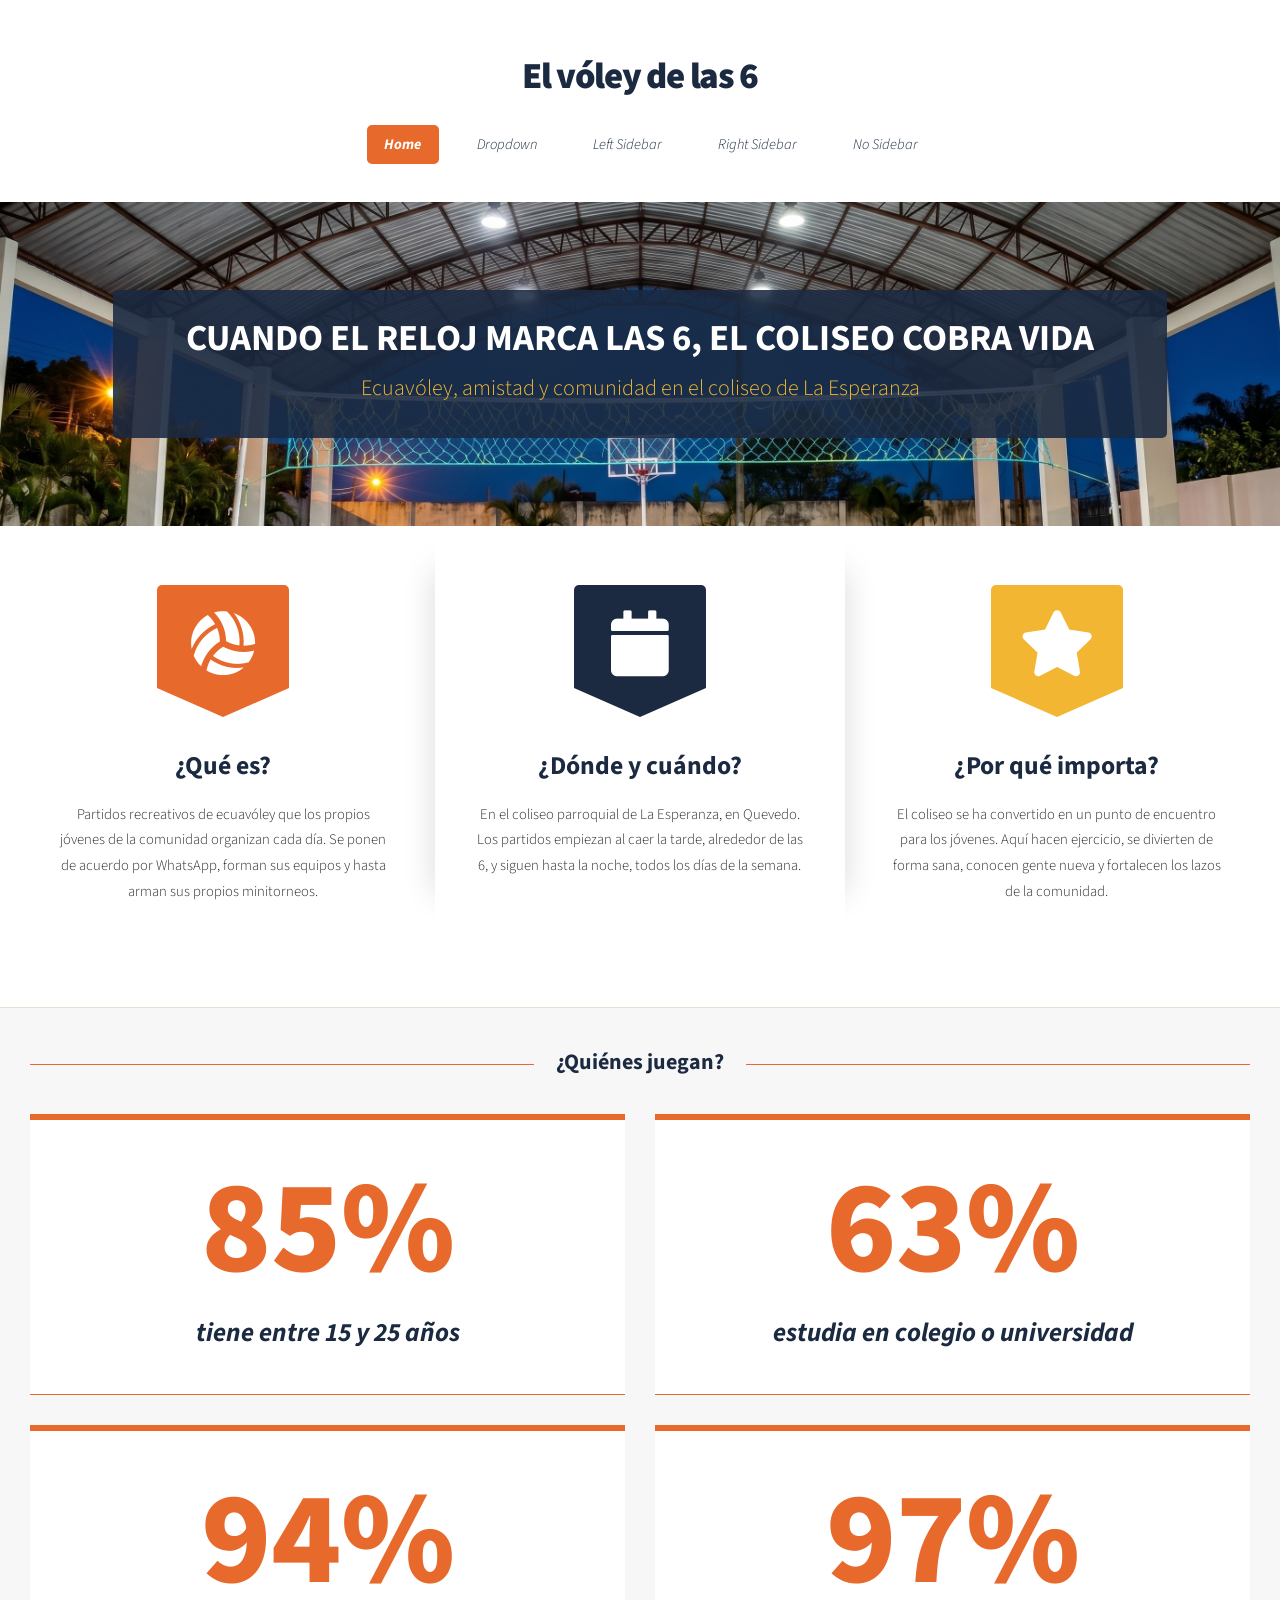
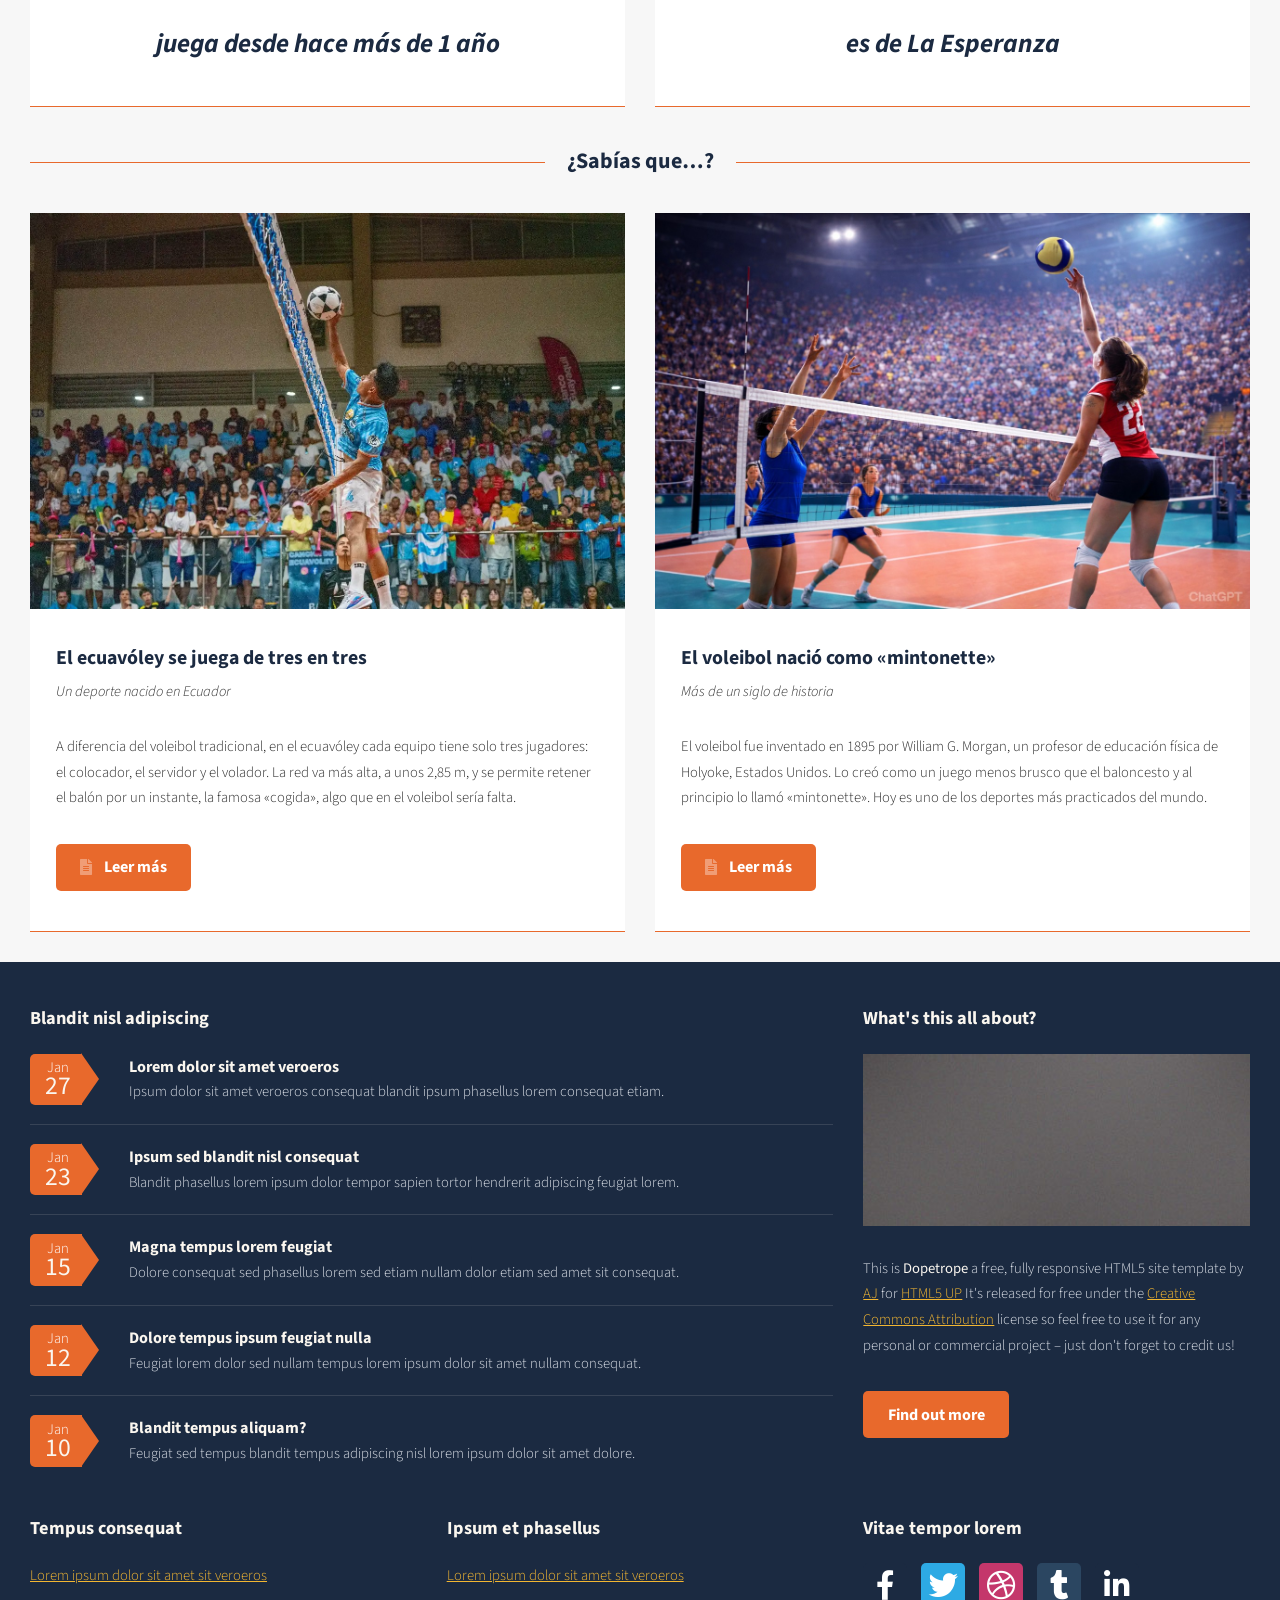
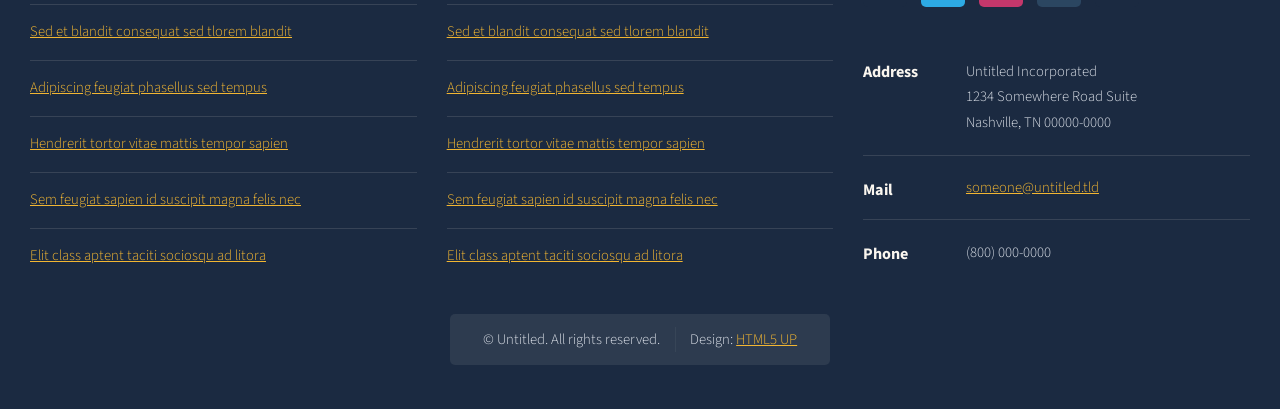
==== commit 15193c99: "Se modificó la sección de QUIENES JUEGAN en la home page y se hicieron cambios en el estilo" ====
--- a/index.html
+++ b/index.html
@@ -23,14 +23,29 @@
 					<!-- Nav -->
 						<nav id="nav">
 							<ul>
-								<li class="current"><a href="index.html">Inicio</a></li>
-								<li><a href="jugadores-page.html">Jugadores</a></li>
-								<li><a href="organizacion-page.html">Organización</a></li>
-								<li><a href="#">Resultados</a></li>
-								<li><a href="#">Galería</a></li>
-								<li><a href="#">Ubicación</a></li>
-								<li><a href="#">Participa</a></li>
-
+								<li class="current"><a href="index.html">Home</a></li>
+								<li>
+									<a href="#">Dropdown</a>
+									<ul>
+										<li><a href="#">Lorem ipsum dolor</a></li>
+										<li><a href="#">Magna phasellus</a></li>
+										<li><a href="#">Etiam dolore nisl</a></li>
+										<li>
+											<a href="#">Phasellus consequat</a>
+											<ul>
+												<li><a href="#">Magna phasellus</a></li>
+												<li><a href="#">Etiam dolore nisl</a></li>
+												<li><a href="#">Veroeros feugiat</a></li>
+												<li><a href="#">Nisl sed aliquam</a></li>
+												<li><a href="#">Dolore adipiscing</a></li>
+											</ul>
+										</li>
+										<li><a href="#">Veroeros feugiat</a></li>
+									</ul>
+								</li>
+								<li><a href="left-sidebar.html">Left Sidebar</a></li>
+								<li><a href="right-sidebar.html">Right Sidebar</a></li>
+								<li><a href="no-sidebar.html">No Sidebar</a></li>
 							</ul>
 						</nav>
 
@@ -83,7 +98,51 @@
 						<div class="row">
 							<div class="col-12">
 
-								<!-- Sabías que -->
+								<!-- Quiénes juegan -->
+									<section id="quienes-juegan">
+										<header class="major">
+											<h2>¿Quiénes juegan?</h2>
+										</header>
+										<div class="row">
+											<div class="col-6 col-12-small">
+												<section class="box porcentaje">
+													<header>
+														<h3>85%</h3>
+													</header>
+													<p>tiene entre 15 y 25 años</p>
+												</section>
+											</div>
+											<div class="col-6 col-12-small">
+												<section class="box porcentaje">
+													<header>
+														<h3>63%</h3>
+													</header>
+													<p>estudia en colegio o universidad</p>
+												</section>
+											</div>
+											<div class="col-6 col-12-small">
+												<section class="box porcentaje">
+													<header>
+														<h3>94%</h3>
+													</header>
+													<p>juega desde hace más de 1 año</p>
+												</section>
+											</div>
+											<div class="col-6 col-12-small">
+												<section class="box porcentaje">
+													<header>
+														<h3>97%</h3>
+													</header>
+													<p>es de La Esperanza</p>
+												</section>
+											</div>
+										</div>
+									</section>
+
+							</div>
+							<div class="col-12">
+
+								<!-- Blog -->
 									<section id="sabias-que">
 										<header class="major">
 											<h2>¿Sabías que…?</h2>
--- a/assets/css/main.css
+++ b/assets/css/main.css
@@ -1,5 +1,5 @@
 @import url("fontawesome-all.min.css");
-@import url("https://fonts.googleapis.com/css?family=Source+Sans+Pro:300,400,700,900,300italic");
+@import url("https://fonts.googleapis.com/css?family=Source+Sans+Pro:300,400,700,900,300italic,700italic");
 
 /*
 	Dopetrope by HTML5 UP
@@ -2906,187 +2906,52 @@
 			}
 
 	}
-/* Jugadores */
-
-	.intro-jugadores {
-		max-width: 48em;
-		margin: 0 auto 2.5em auto;
-		text-align: center;
-	}
-
-	.box.stat {
+
+/* ==========================================================
+   Sección: ¿Quiénes juegan? (cajas de porcentajes - index.html)
+   ========================================================== */
+
+	.box.porcentaje {
 		text-align: center;
 		height: 100%;
-		min-height: 22em;
-		padding: 5em 2em;
-	}
-
-		.box.stat .stat-numero {
-			display: block;
-			font-size: 8em;
+		padding: 3em 1.75em;
+		border-top: solid 6px #E8692C;
+	}
+
+		.box.porcentaje header {
+			margin: 0;
+		}
+
+		.box.porcentaje h3 {
+			font-size: 9em;
 			font-weight: 800;
-			line-height: 1.2;
+			line-height: 1em;
 			color: #E8692C;
-		}
-
-		.box.stat p {
-			margin: 0.75em 0 0 0;
-			font-size: 1.6em;
+			white-space: nowrap;
+			margin: 0 0 0.15em 0;
+		}
+
+		.box.porcentaje p {
+			font-size: 1.8em;
 			font-weight: 700;
-		}
-
-	@media screen and (max-width: 1280px) {
-
-		.box.stat .stat-numero {
-			font-size: 7em;
-		}
-
-	}
+			font-style: italic;
+			line-height: 1.3em;
+			color: #1B2A41;
+			margin: 0;
+		}
 
 	@media screen and (max-width: 736px) {
 
-		.box.stat {
-			min-height: 12em;
-			padding: 2.5em 1em;
-		}
-
-			.box.stat .stat-numero {
-				font-size: 3.5em;
-			}
-
-			.box.stat p {
-				font-size: 1.1em;
-			}
-
-	}
-
-/* Organización */
-
-	#organizacion .box {
-		height: 100%;
-	}
-
-	#organizacion h3 {
-		margin: 0 0 1em 0;
-	}
-
-	.jornada {
-		list-style: none;
-		counter-reset: paso;
-		padding: 0;
-		margin: 0;
-	}
-
-		.jornada li {
-			counter-increment: paso;
-			position: relative;
-			padding: 0 0 1.5em 3.75em;
-		}
-
-			.jornada li:before {
-				content: counter(paso);
-				position: absolute;
-				left: 0;
-				top: 0;
-				width: 2.5em;
-				height: 2.5em;
-				line-height: 2.5em;
-				border-radius: 50%;
-				background: #E8692C;
-				color: #fff;
-				font-weight: 800;
-				text-align: center;
-			}
-
-			.jornada li:after {
-				content: '';
-				position: absolute;
-				left: 1.2em;
-				top: 2.5em;
-				bottom: 0;
-				border-left: solid 2px #E8692C;
-				opacity: 0.35;
-			}
-
-			.jornada li:last-child {
-				padding-bottom: 0;
-			}
-
-				.jornada li:last-child:after {
-					display: none;
-				}
-
-			.jornada h4 {
-				font-weight: 800;
-				margin: 0 0 0.25em 0;
-			}
-
-			.jornada p {
-				margin: 0;
-			}
-
-	.whatsapp h3 .icon {
-		font-size: 2em;
-		vertical-align: middle;
-		margin-right: 0.15em;
-		color: #25D366;
-	}
-
-	.whatsapp .whatsapp-numero {
-		display: block;
-		font-size: 5em;
-		font-weight: 800;
-		line-height: 1.1;
-		color: #E8692C;
-	}
-
-	.whatsapp .whatsapp-texto {
-		font-size: 1.3em;
-		font-weight: 700;
-		margin: 0 0 1.5em 0;
-	}
-
-	.whatsapp .whatsapp-usos {
-		list-style: disc;
-		padding-left: 1.25em;
-		margin: 0;
-	}
-
-	#organizacion .roles-titulo {
-		margin: 2.5em 0 0 0;
-	}
-
-	.box.rol {
-		text-align: center;
-		padding: 2em 1.5em;
-	}
-
-		.box.rol .rol-imagen {
-			display: block;
-			width: 100%;
-			aspect-ratio: 4 / 3;
-			object-fit: cover;
-			border-radius: 5px;
-			margin: 0 0 1em 0;
-		}
-
-		.box.rol .rol-numero {
-			display: block;
-			font-size: 4em;
-			font-weight: 800;
-			line-height: 1.1;
-			color: #E8692C;
-		}
-
-		.box.rol h4 {
-			font-weight: 800;
-			font-size: 1.6em;
-			text-transform: uppercase;
-			letter-spacing: 0.05em;
-			margin: 0 0 0.5em 0;
-		}
-
-		.box.rol p {
-			font-size: 1.2em;
-			margin: 0;
-		}
+		.box.porcentaje {
+			padding: 2em 1em;
+		}
+
+			.box.porcentaje h3 {
+				font-size: 6em;
+			}
+
+			.box.porcentaje p {
+				font-size: 1.4em;
+			}
+
+	}
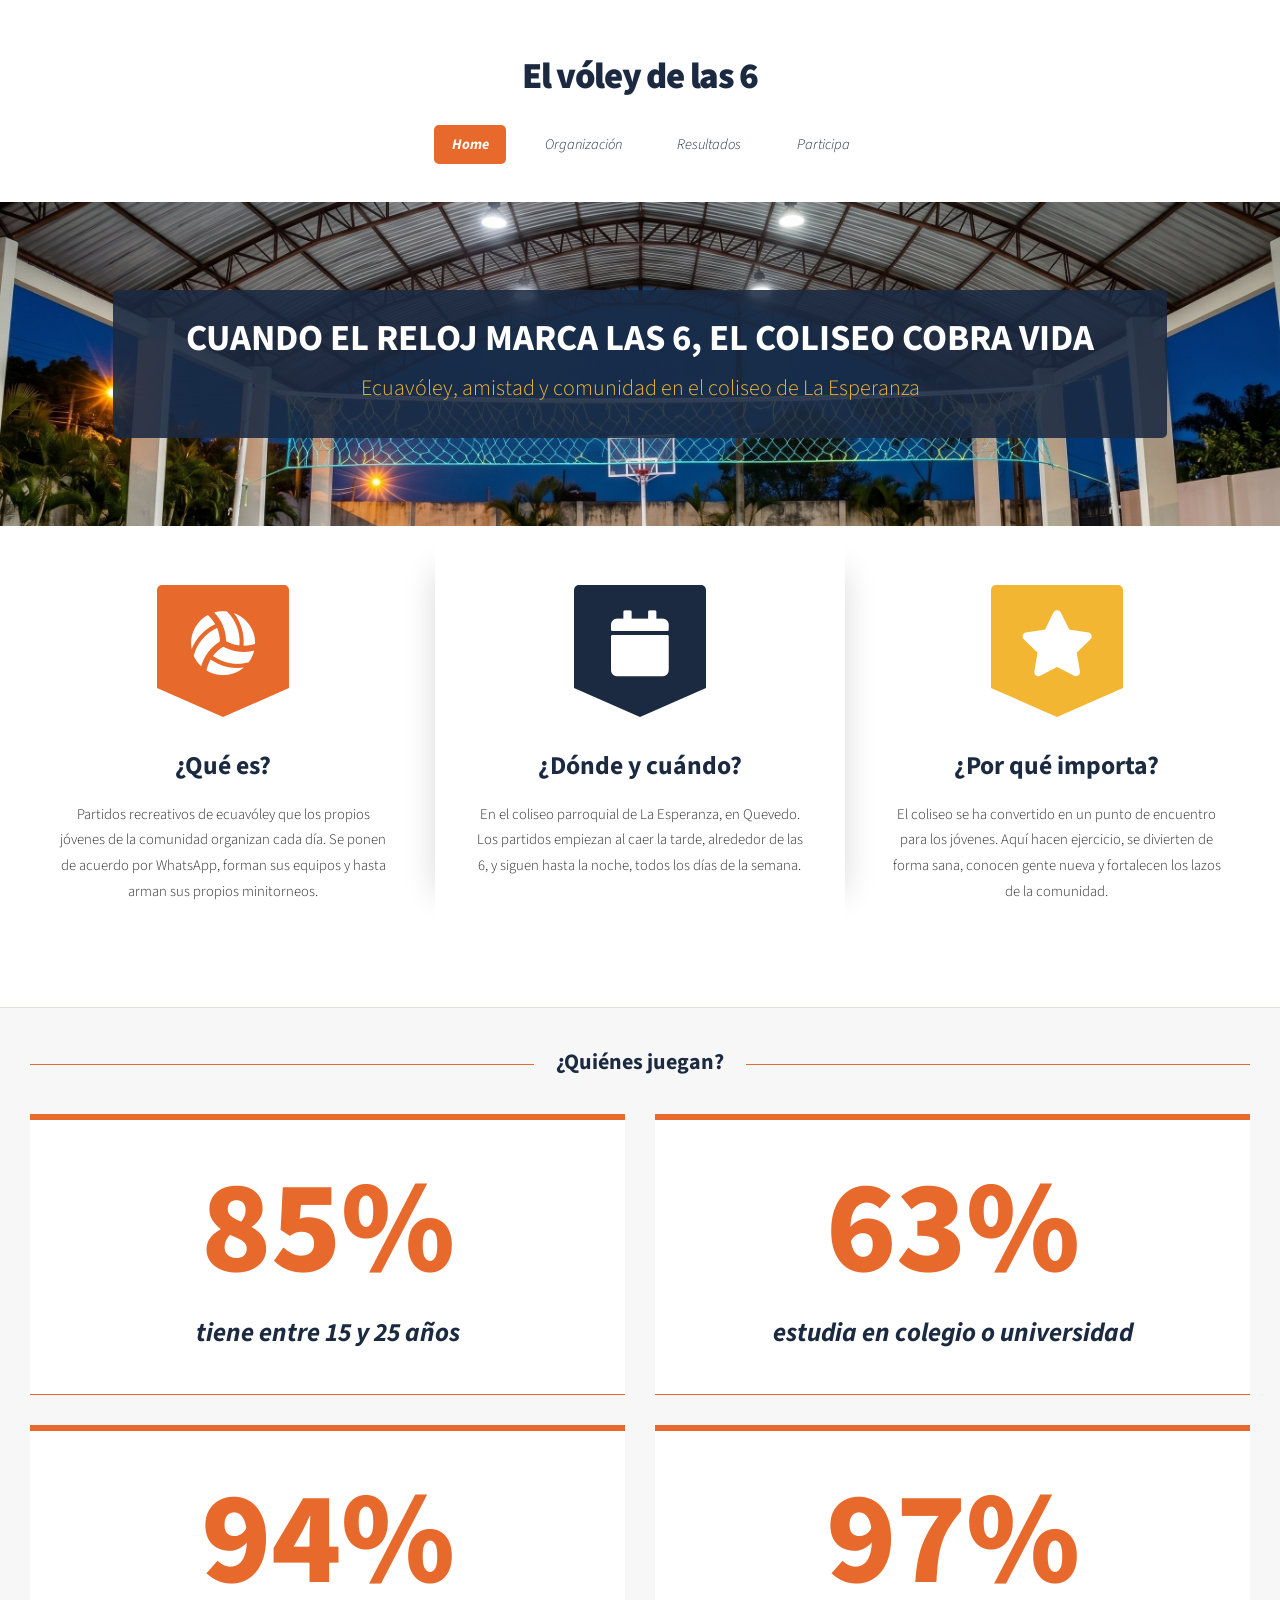
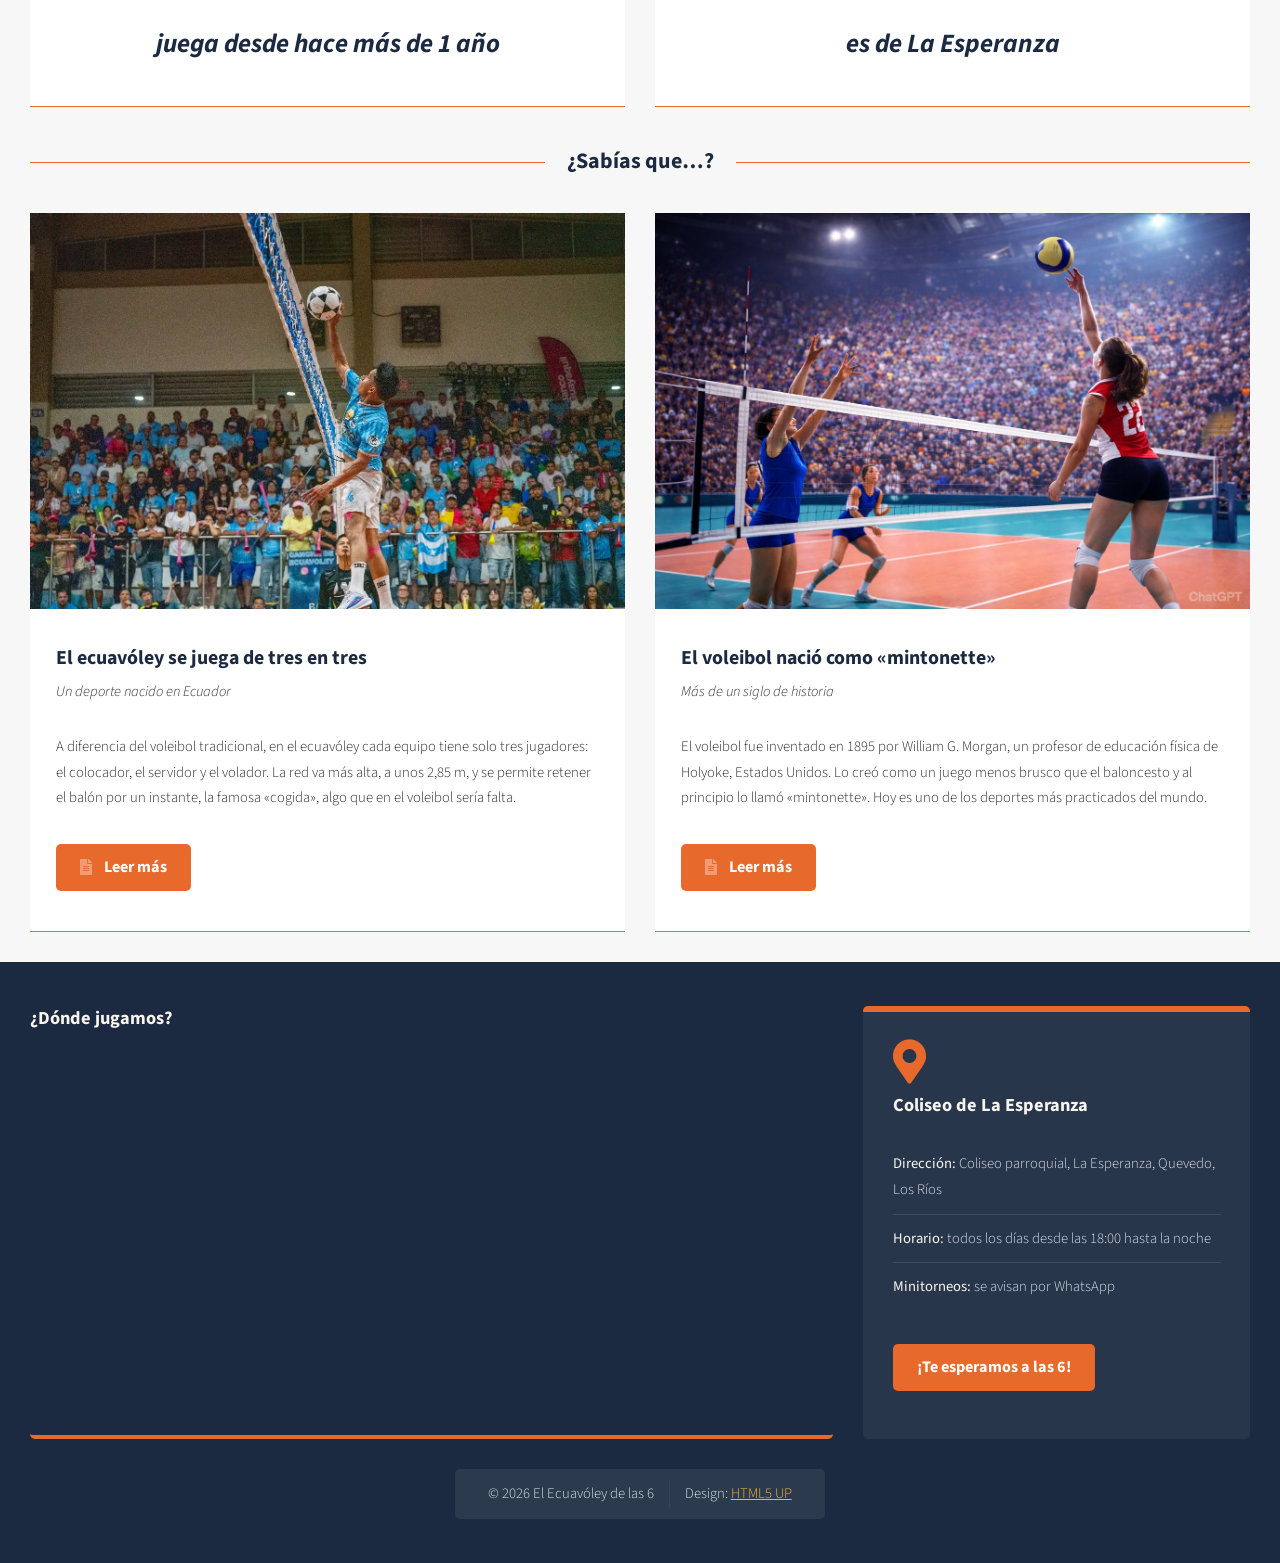
==== commit 3aad42eb: "Se modificó la nav bar, se agregó el mapa como footer de la home page" ====
--- a/index.html
+++ b/index.html
@@ -24,28 +24,9 @@
 						<nav id="nav">
 							<ul>
 								<li class="current"><a href="index.html">Home</a></li>
-								<li>
-									<a href="#">Dropdown</a>
-									<ul>
-										<li><a href="#">Lorem ipsum dolor</a></li>
-										<li><a href="#">Magna phasellus</a></li>
-										<li><a href="#">Etiam dolore nisl</a></li>
-										<li>
-											<a href="#">Phasellus consequat</a>
-											<ul>
-												<li><a href="#">Magna phasellus</a></li>
-												<li><a href="#">Etiam dolore nisl</a></li>
-												<li><a href="#">Veroeros feugiat</a></li>
-												<li><a href="#">Nisl sed aliquam</a></li>
-												<li><a href="#">Dolore adipiscing</a></li>
-											</ul>
-										</li>
-										<li><a href="#">Veroeros feugiat</a></li>
-									</ul>
-								</li>
-								<li><a href="left-sidebar.html">Left Sidebar</a></li>
-								<li><a href="right-sidebar.html">Right Sidebar</a></li>
-								<li><a href="no-sidebar.html">No Sidebar</a></li>
+								<li><a href="left-sidebar.html">Organización</a></li>
+								<li><a href="right-sidebar.html">Resultados</a></li>
+								<li><a href="no-sidebar.html">Participa</a></li>
 							</ul>
 						</nav>
 
@@ -192,125 +173,45 @@
 					<div class="container">
 						<div class="row">
 							<div class="col-8 col-12-medium">
-								<section>
-									<header>
-										<h2>Blandit nisl adipiscing</h2>
-									</header>
-									<ul class="dates">
-										<li>
-											<span class="date">Jan <strong>27</strong></span>
-											<h3><a href="#">Lorem dolor sit amet veroeros</a></h3>
-											<p>Ipsum dolor sit amet veroeros consequat blandit ipsum phasellus lorem consequat etiam.</p>
-										</li>
-										<li>
-											<span class="date">Jan <strong>23</strong></span>
-											<h3><a href="#">Ipsum sed blandit nisl consequat</a></h3>
-											<p>Blandit phasellus lorem ipsum dolor tempor sapien tortor hendrerit adipiscing feugiat lorem.</p>
-										</li>
-										<li>
-											<span class="date">Jan <strong>15</strong></span>
-											<h3><a href="#">Magna tempus lorem feugiat</a></h3>
-											<p>Dolore consequat sed phasellus lorem sed etiam nullam dolor etiam sed amet sit consequat.</p>
-										</li>
-										<li>
-											<span class="date">Jan <strong>12</strong></span>
-											<h3><a href="#">Dolore tempus ipsum feugiat nulla</a></h3>
-											<p>Feugiat lorem dolor sed nullam tempus lorem ipsum dolor sit amet nullam consequat.</p>
-										</li>
-										<li>
-											<span class="date">Jan <strong>10</strong></span>
-											<h3><a href="#">Blandit tempus aliquam?</a></h3>
-											<p>Feugiat sed tempus blandit tempus adipiscing nisl lorem ipsum dolor sit amet dolore.</p>
-										</li>
-									</ul>
-								</section>
+
+								<!-- Mapa -->
+									<section>
+										<header>
+											<h2>¿Dónde jugamos?</h2>
+										</header>
+										<div class="mapa">
+											<iframe src="https://maps.google.com/maps?q=Coliseo%20parroquial%20La%20Esperanza%2C%20Quevedo%2C%20Ecuador&amp;z=15&amp;output=embed" title="Mapa del coliseo parroquial de La Esperanza, Quevedo" loading="lazy" referrerpolicy="no-referrer-when-downgrade" allowfullscreen></iframe>
+										</div>
+									</section>
+
 							</div>
 							<div class="col-4 col-12-medium">
-								<section>
-									<header>
-										<h2>What's this all about?</h2>
-									</header>
-									<a href="#" class="image featured"><img src="images/pic10.jpg" alt="" /></a>
-									<p>
-										This is <strong>Dopetrope</strong> a free, fully responsive HTML5 site template by
-										<a href="http://twitter.com/ajlkn">AJ</a> for <a href="http://html5up.net/">HTML5 UP</a> It's released for free under
-										the <a href="http://html5up.net/license/">Creative Commons Attribution</a> license so feel free to use it for any personal or commercial project &ndash; just don't forget to credit us!
-									</p>
-									<footer>
-										<ul class="actions">
-											<li><a href="#" class="button">Find out more</a></li>
+
+								<!-- Información del coliseo -->
+									<section class="lugar">
+										<i class="icon solid fa-map-marker-alt lugar-icono"></i>
+										<header>
+											<h2>Coliseo de La Esperanza</h2>
+										</header>
+										<ul class="divided">
+											<li><strong>Dirección:</strong> Coliseo parroquial, La Esperanza, Quevedo, Los Ríos</li>
+											<li><strong>Horario:</strong> todos los días desde las 18:00 hasta la noche</li>
+											<li><strong>Minitorneos:</strong> se avisan por WhatsApp</li>
 										</ul>
-									</footer>
-								</section>
-							</div>
-							<div class="col-4 col-6-medium col-12-small">
-								<section>
-									<header>
-										<h2>Tempus consequat</h2>
-									</header>
-									<ul class="divided">
-										<li><a href="#">Lorem ipsum dolor sit amet sit veroeros</a></li>
-										<li><a href="#">Sed et blandit consequat sed tlorem blandit</a></li>
-										<li><a href="#">Adipiscing feugiat phasellus sed tempus</a></li>
-										<li><a href="#">Hendrerit tortor vitae mattis tempor sapien</a></li>
-										<li><a href="#">Sem feugiat sapien id suscipit magna felis nec</a></li>
-										<li><a href="#">Elit class aptent taciti sociosqu ad litora</a></li>
-									</ul>
-								</section>
-							</div>
-							<div class="col-4 col-6-medium col-12-small">
-								<section>
-									<header>
-										<h2>Ipsum et phasellus</h2>
-									</header>
-									<ul class="divided">
-										<li><a href="#">Lorem ipsum dolor sit amet sit veroeros</a></li>
-										<li><a href="#">Sed et blandit consequat sed tlorem blandit</a></li>
-										<li><a href="#">Adipiscing feugiat phasellus sed tempus</a></li>
-										<li><a href="#">Hendrerit tortor vitae mattis tempor sapien</a></li>
-										<li><a href="#">Sem feugiat sapien id suscipit magna felis nec</a></li>
-										<li><a href="#">Elit class aptent taciti sociosqu ad litora</a></li>
-									</ul>
-								</section>
-							</div>
-							<div class="col-4 col-12-medium">
-								<section>
-									<header>
-										<h2>Vitae tempor lorem</h2>
-									</header>
-									<ul class="social">
-										<li><a class="icon brands fa-facebook-f" href="#"><span class="label">Facebook</span></a></li>
-										<li><a class="icon brands fa-twitter" href="#"><span class="label">Twitter</span></a></li>
-										<li><a class="icon brands fa-dribbble" href="#"><span class="label">Dribbble</span></a></li>
-										<li><a class="icon brands fa-tumblr" href="#"><span class="label">Tumblr</span></a></li>
-										<li><a class="icon brands fa-linkedin-in" href="#"><span class="label">LinkedIn</span></a></li>
-									</ul>
-									<ul class="contact">
-										<li>
-											<h3>Address</h3>
-											<p>
-												Untitled Incorporated<br />
-												1234 Somewhere Road Suite<br />
-												Nashville, TN 00000-0000
-											</p>
-										</li>
-										<li>
-											<h3>Mail</h3>
-											<p><a href="#">someone@untitled.tld</a></p>
-										</li>
-										<li>
-											<h3>Phone</h3>
-											<p>(800) 000-0000</p>
-										</li>
-									</ul>
-								</section>
+										<footer>
+											<ul class="actions">
+												<li><a href="https://www.google.com/maps/search/?api=1&amp;query=Coliseo%20parroquial%20La%20Esperanza%2C%20Quevedo%2C%20Ecuador" class="button" target="_blank" rel="noopener">¡Te esperamos a las 6!</a></li>
+											</ul>
+										</footer>
+									</section>
+
 							</div>
 							<div class="col-12">
 
 								<!-- Copyright -->
 									<div id="copyright">
 										<ul class="links">
-											<li>&copy; Untitled. All rights reserved.</li><li>Design: <a href="http://html5up.net">HTML5 UP</a></li>
+											<li>&copy; 2026 El Ecuavóley de las 6</li><li>Design: <a href="http://html5up.net">HTML5 UP</a></li>
 										</ul>
 									</div>
 
--- a/assets/css/main.css
+++ b/assets/css/main.css
@@ -2955,3 +2955,65 @@
 			}
 
 	}
+
+
+/* ==========================================================
+   Sección: Footer de la home (mapa + tarjeta del coliseo - index.html)
+   ========================================================== */
+
+	#footer .mapa {
+		border-radius: 5px;
+		overflow: hidden;
+		border-bottom: solid 4px #E8692C;
+	}
+
+		#footer .mapa iframe {
+			display: block;
+			width: 100%;
+			height: 26em;
+			border: 0;
+		}
+
+	#footer .lugar {
+		position: relative;
+		background: rgba(250, 246, 239, 0.06);
+		border-top: solid 6px #E8692C;
+		border-radius: 5px;
+		padding: 2.5em 2em 2em 2em;
+		height: 100%;
+	}
+
+		#footer .lugar .lugar-icono {
+			display: block;
+			font-size: 3em;
+			color: #E8692C;
+			margin: 0 0 0.35em 0;
+		}
+
+		#footer .lugar header {
+			margin: 0 0 1.5em 0;
+		}
+
+		#footer .lugar ul.divided {
+			margin: 0 0 2em 0;
+		}
+
+			#footer .lugar ul.divided li {
+				padding: 0.75em 0;
+			}
+
+		#footer .lugar ul.actions {
+			margin: 0;
+		}
+
+	@media screen and (max-width: 980px) {
+
+		#footer .mapa iframe {
+			height: 20em;
+		}
+
+		#footer .lugar {
+			margin-top: 2em;
+		}
+
+	}
